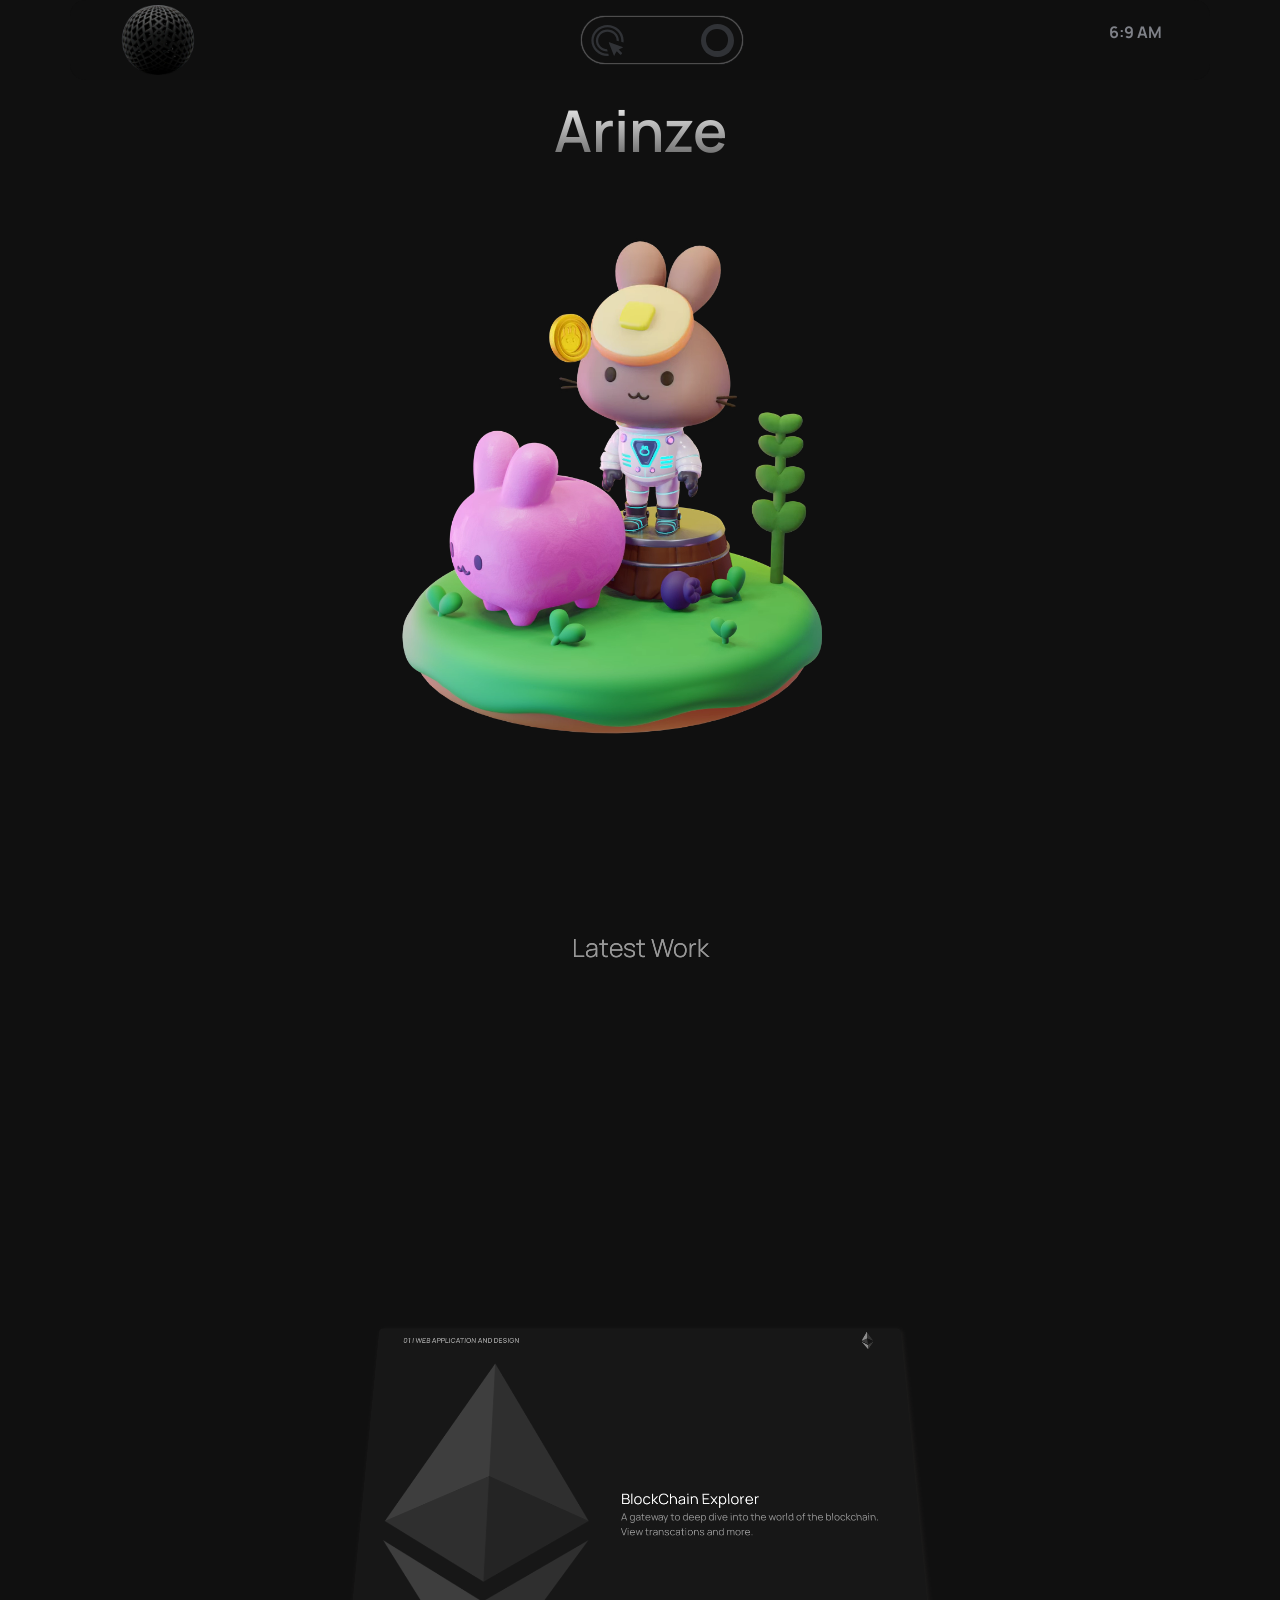
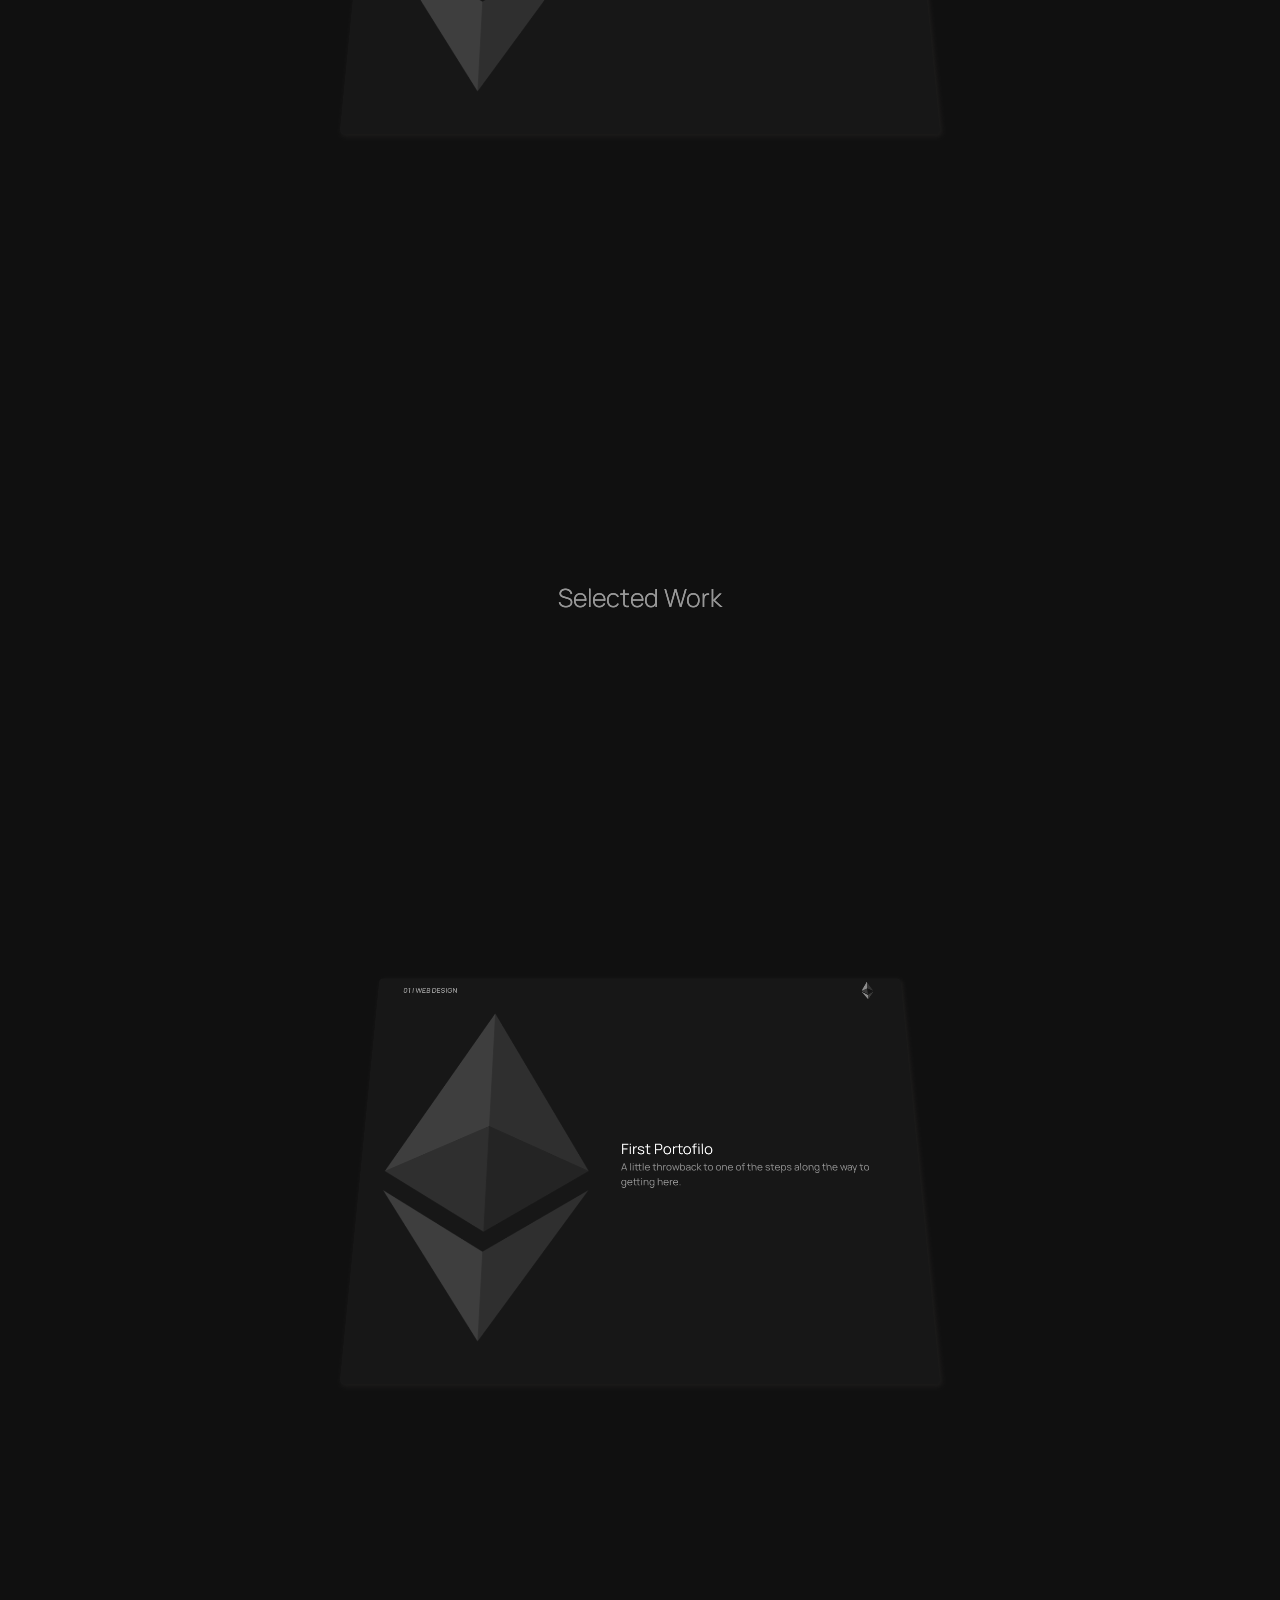
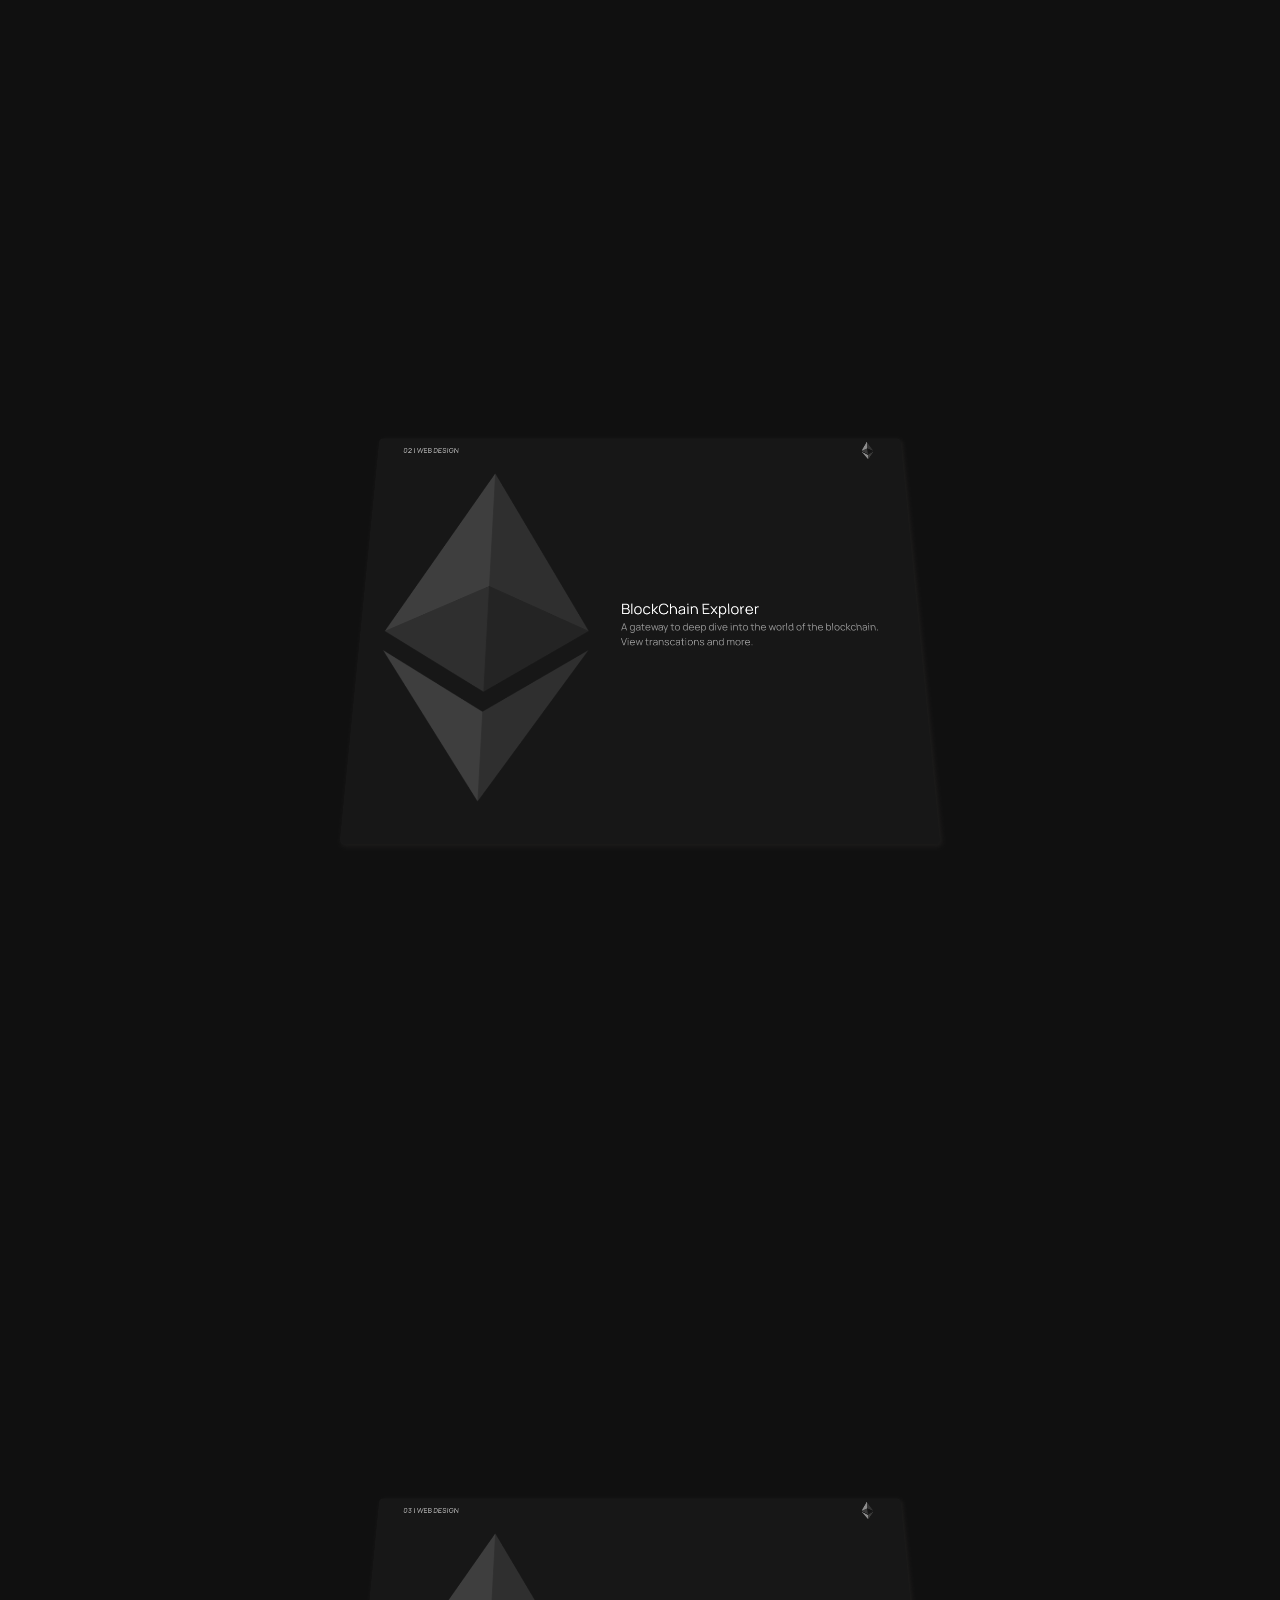
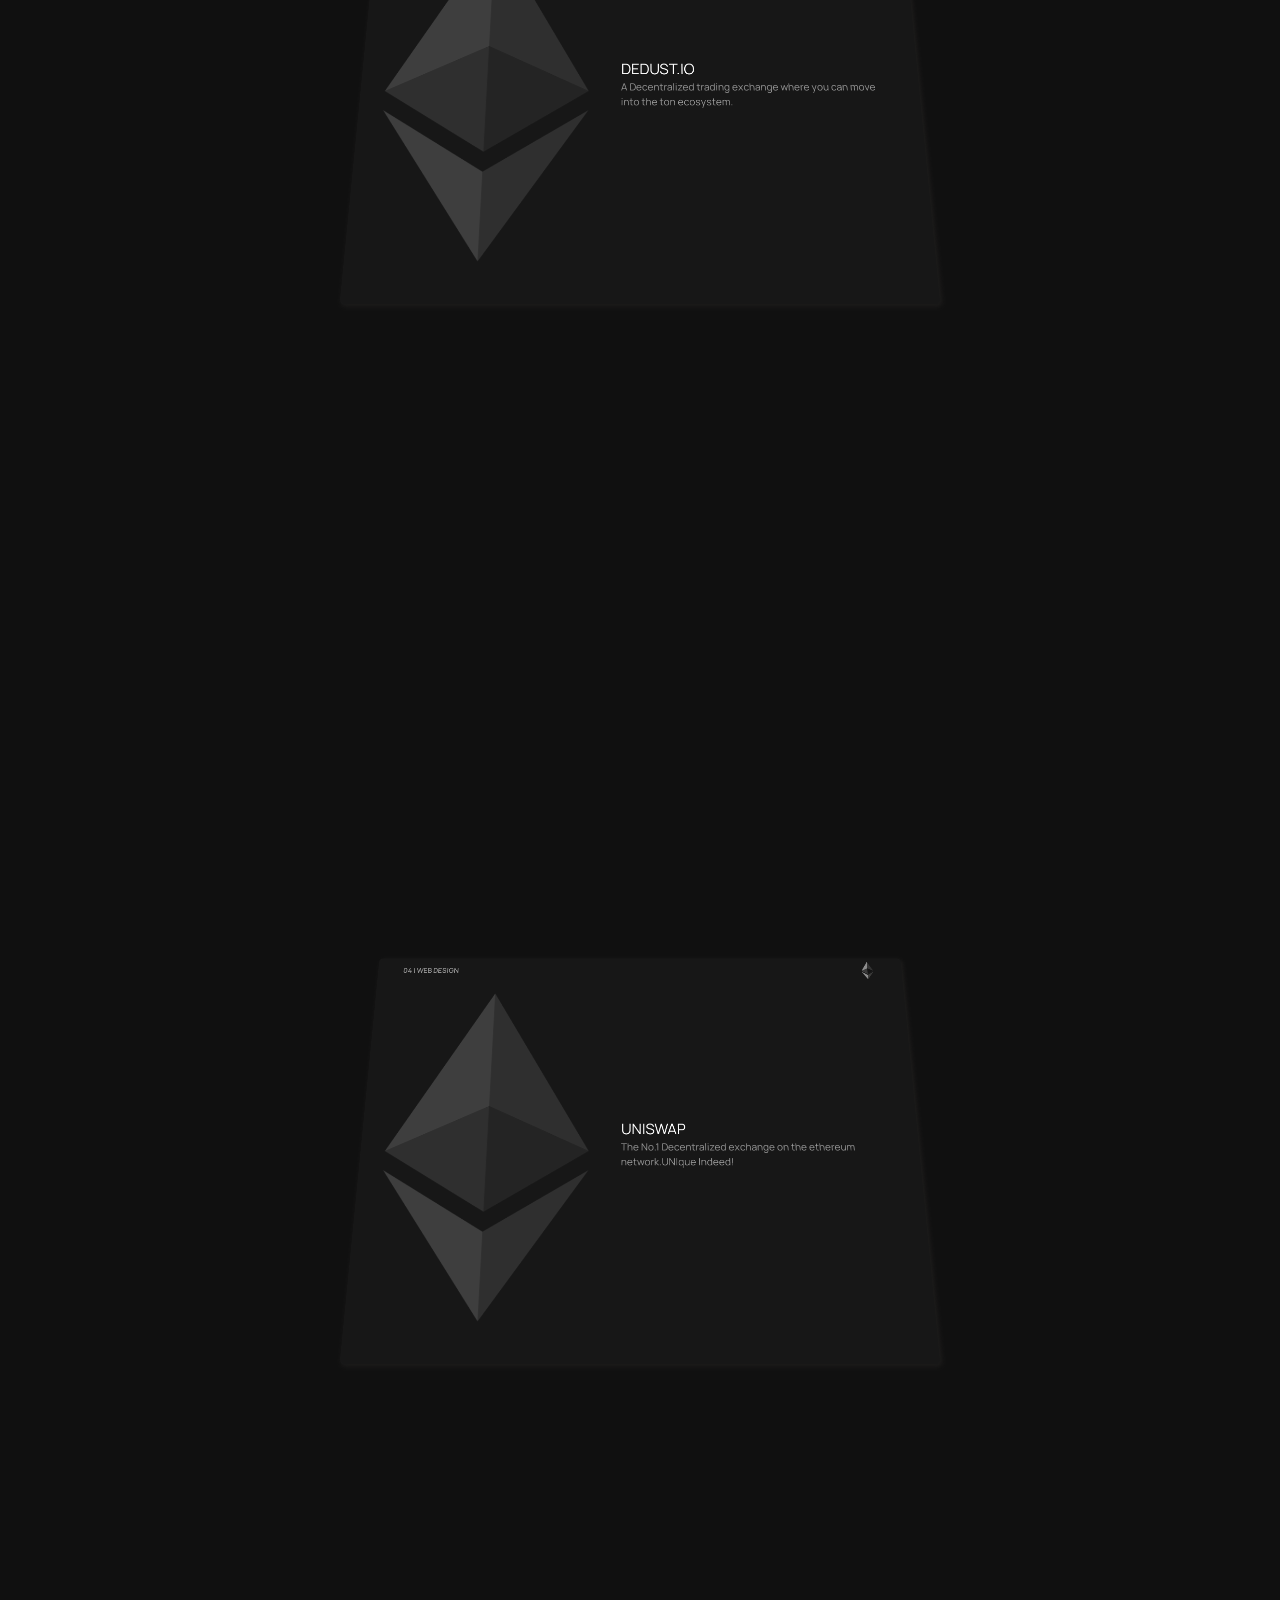
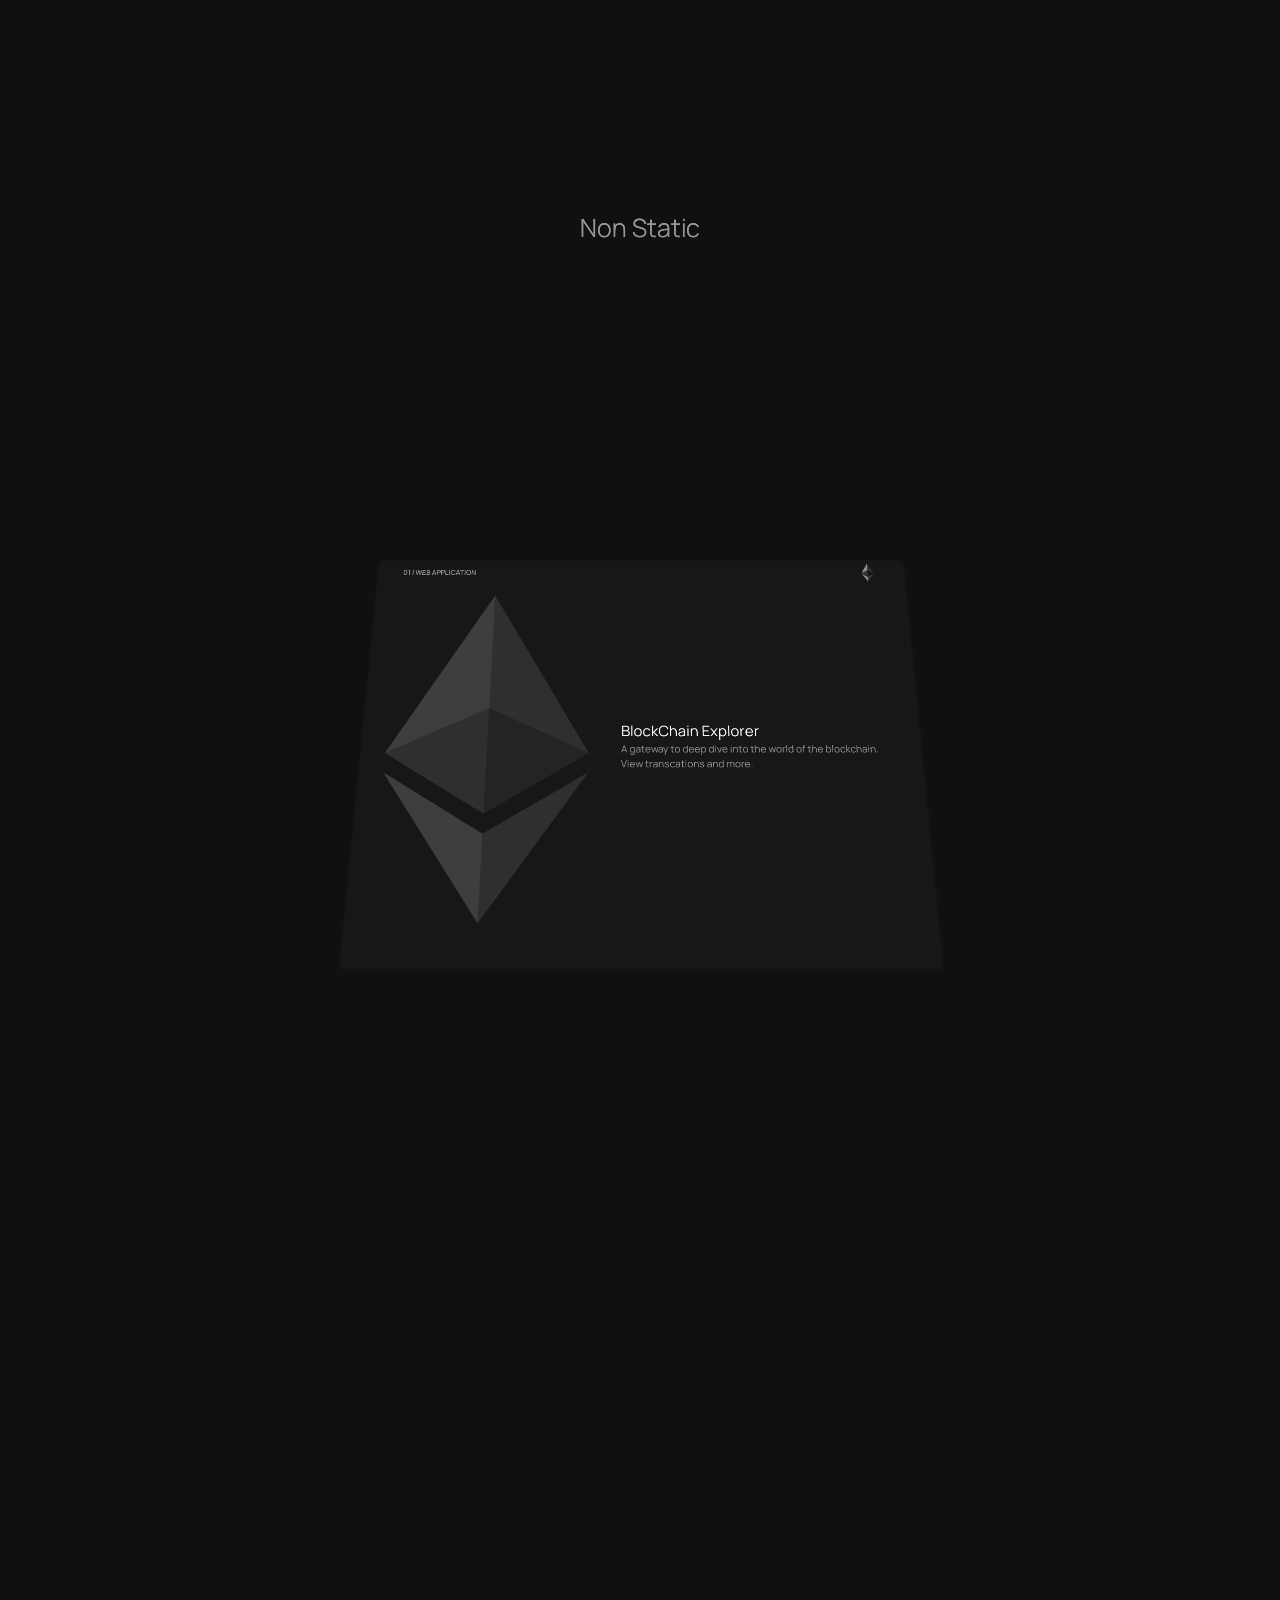
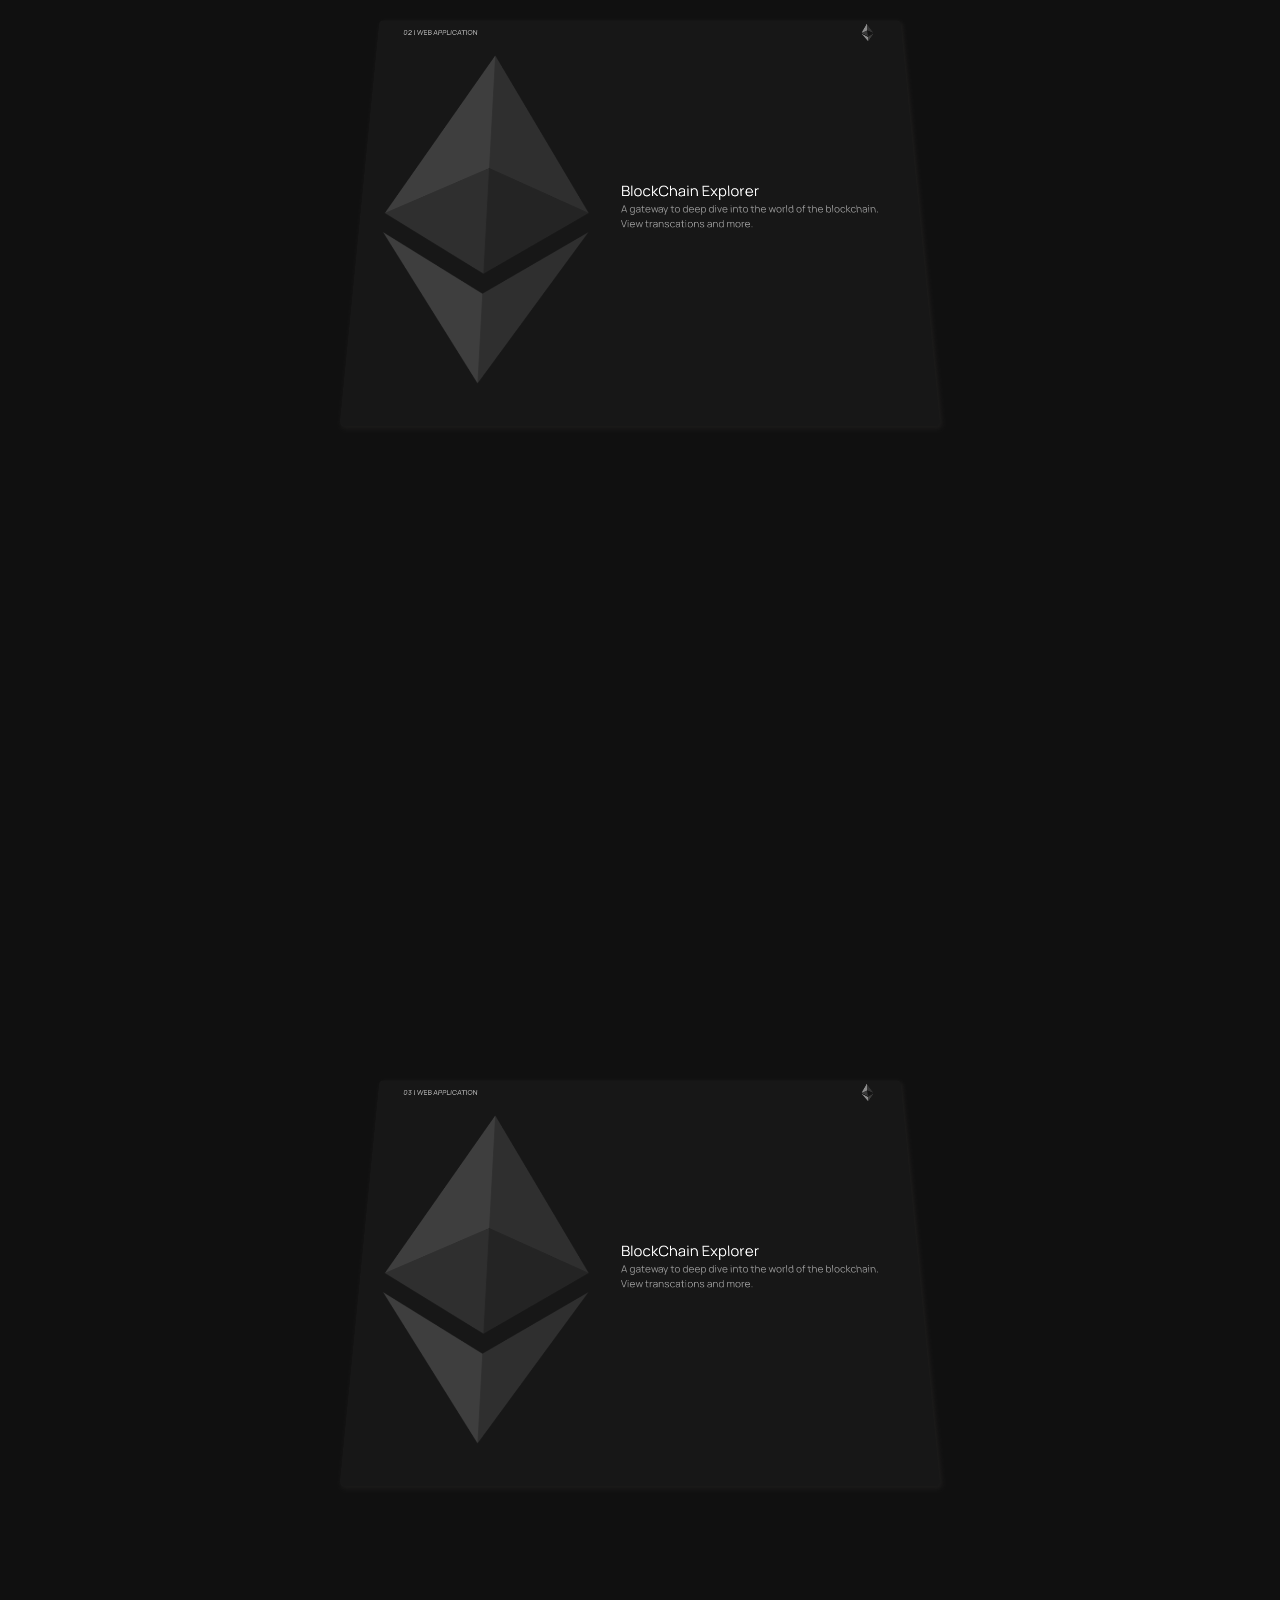
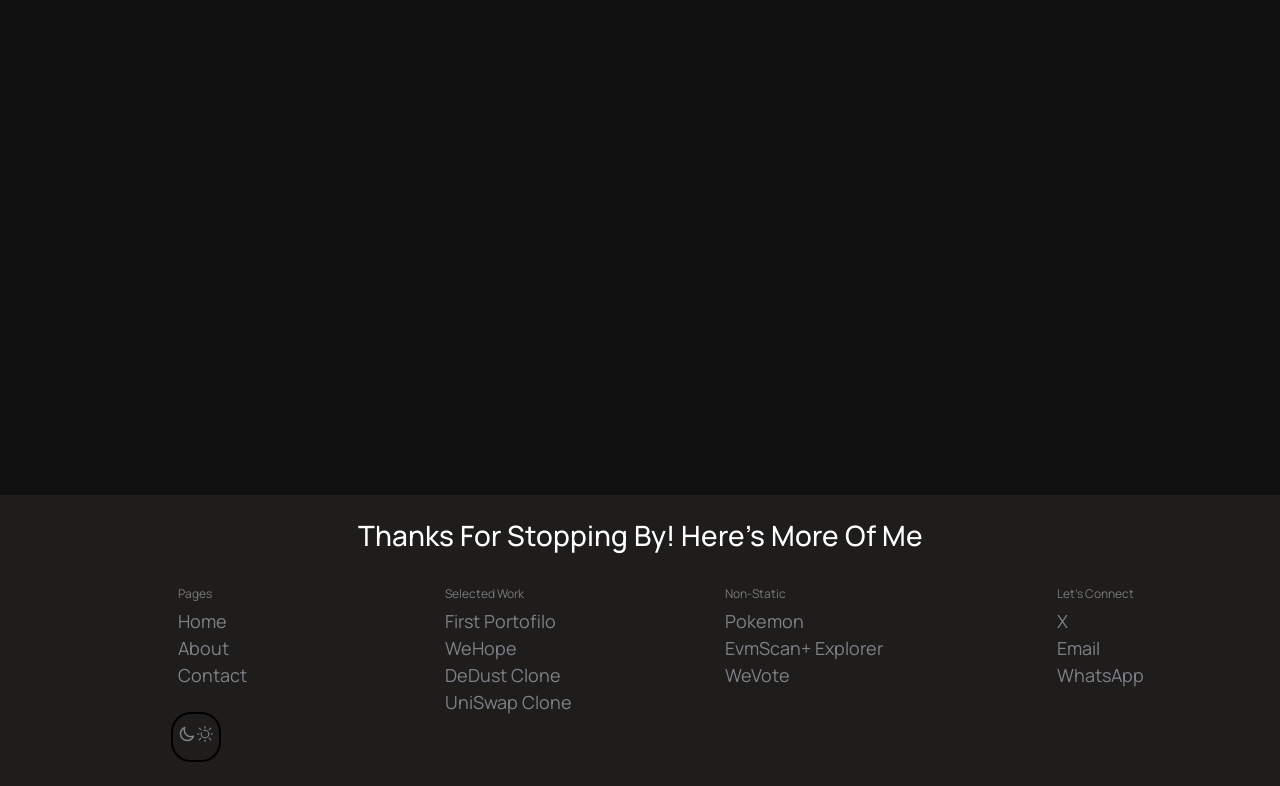
==== HTML/index.html @ 1c1e79f2 "Just created Repo although am done with the site basically Former-commit-id: 90e2b6b750c3ec8dde6676f" ====
<!DOCTYPE html>
<html lang="en" id="homepage">

<head>
    <script>
        const devPhrases = [
            "HTML — the silent foundation.",
            "CSS: margin auto, sanity manual.",
            "JavaScript doesn’t do commitment — only callbacks.",
            "Threads — multitasking with anxiety.",
            "HTML builds, CSS refines.",
            "NullPointerException: the Java handshake.",
            "CSS — center alignment’s final boss.",
            "Promises are just JavaScript’s way of saying ‘trust me.’",
            "Java — predictable until it isn’t.",
            "HTML: one tag away from disaster.",
            "CSS has trust issues with browsers.",
            "Objects everywhere, structure optional.",
            "JavaScript — async like my thoughts.",
            "HTML — simple until it’s not.",
            "Java: write once, debug everywhere.",
            "CSS transitions — because sudden change looks wrong.",
            "Flexbox — the illusion of alignment.",
            "Java loves exceptions — too much sometimes.",
            "Every JavaScript bug starts with confidence.",
            "CSS — making simplicity complicated since forever.",
            "HTML — a hierarchy of good intentions.",
            "Java — where everything starts with a class.",
            "CSS — the illusion of control.",
            "JavaScript — the chaos engine of the web.",
            "HTML gives structure, CSS gives personality.",
            "Threads dream of synchronization.",
            "CSS — proof that beauty requires pain.",
            "JavaScript and I have an async relationship.",
            "HTML — not broken, just missing a closing tag.",
            "Java syntax: strict, but fair.",
            "Asynchronous code, synchronous stress.",
            "Java — object-oriented, developer-disoriented.",
            "CSS — beauty powered by chaos.",
            "Who needs sleep when you have semicolons?",
            "HTML — it’s not broken, it’s just missing a closing tag.",
            "CSS — adding color to confusion.",
            "JavaScript — turning confusion into production.",
            "Java — making verbosity look elegant.",
            "CSS: where one pixel can ruin your day.",
            "HTML — a love story between tags and mistakes.",
            "CSS — where center alignment is a journey.",
            "I debug, therefore I am.",
            "JavaScript — the universal bug generator.",
            "Structure by HTML, attitude by CSS.",
            "CSS has trust issues with browsers.",
            "Threads are like roommates — noisy and unpredictable.",
            "Java — serious code with playful bugs.",
            "HTML builds it, CSS sells it.",
            "Promises kept? Not in my JavaScript.",
            "JavaScript runs everywhere… except on time.",
            "Java — making verbosity fashionable since 1995.",
            "CSS — the illusion of control.",
            "HTML — open tag, open heart.",
            "Semicolons: optional chaos.",
            "CSS: Constantly Shifting Styles.",
            "JavaScript — one language to confuse them all.",
            "Java — structured patience.",
            "CSS — making simplicity complicated since forever.",
            "HTML builds, CSS dazzles.",
            "Modeling reality, One object at time",
            "JavaScript — because someone has to make buttons click.",
            "CSS — adding style to logic’s chaos.",
            "Objects everywhere, peace nowhere.",
            "CSS — margin auto, sanity manual.",
            "JavaScript — turning confusion into production.",
            "Java — serious code with playful bugs.",
            "HTML — simple until you forget one div.",
            "CSS — the world’s most emotional language.",
            "Java: structured patience.",
            "JavaScript — the web’s favorite troublemaker.",
            "HTML — looks easy until it isn’t.",
            "CSS — beauty powered by chaos.",
            "HTML — not broken, just missing a closing tag.",
            "Java — where threads dream of synchronization.",
            "CSS — adding structure to chaos since forever.",
            "HTML builds it, CSS sells it.",
            "Java — making verbosity look elegant.",
            "JavaScript — the art of fixing what you didn’t break.",
            "CSS transitions — for when change needs to look calm.",
            "HTML gives structure, CSS gives personality.",
            "Promises in JavaScript are like to-do lists you forget.",
            "Threads dream of synchronization.",
            "CSS — the illusion of control.",
            "JavaScript — async like my thoughts.",
            "HTML — a hierarchy of good intentions.",
            "CSS — proof that beauty requires pain.",
            "Java — object-oriented, developer-disoriented.",
            "HTML — one tag away from disaster.",
            "CSS — margin auto, sanity manual.",
            "JavaScript doesn’t do commitment — only callbacks.",
            "CSS — the illusion of control.",
            "HTML — the silent foundation.",
            "CSS — adding color to confusion.",
            "Java — where everything starts with a class.",
            "JavaScript — turning confusion into production.",
            "CSS has trust issues with browsers.",
            "HTML builds it, CSS sells it.",
            "Threads — multitasking with anxiety.",
            "JavaScript — one language to confuse them all.",
            "CSS — beauty powered by chaos.",
            "HTML — open tag, open heart."
        ];
    </script>
    <meta charset="UTF-8">
    <meta name="viewport" content="width=device-width, initial-scale=1.0">
    <title>Document</title>
    <link rel="stylesheet" href="../assets/dist/css/bootstrap.min.css">
    <link rel="stylesheet" href="../CSS/index.css">
    <link rel="stylesheet" href="../CSS/nav.css">
    <link rel="stylesheet" href="../CSS/footer.css">

    <!-- <script title="OnlineWebFonts" src="https://db.onlinewebfonts.com/animations/icons/288246.js" -->
    <style>
        .framer-text {
            background-clip: text;
            font-size: 50px;
            text-align: center;
            font-weight: bold;
        }
    </style>
</head>

<body>
    <!-- <span data-text-fill="true" class="framer-text"style="background-image: linear-gradient(0deg, rgb(89, 89, 89) 0%, rgb(255, 255, 255) 100%); color: transparent;">Arinze</span> -->
    <!-- NAVIGATION BAR -->
    <nav
        class="navbar px-md-5 py-0 px-1 flex-column flex-md-row container-fluid container-md fixed-bottom sticky-md-top rounded-4 mb-0 mb-md-2">
        <div class="logo d-none d-md-flex "><img width="200px" height="200px"
                class="navbar-brand img-fluid object-fit-cover" src="../Asset/IMAGES/erasebg-transformed (1).png "
                alt=""></div>
        <!-- <div class="logo"><img  class="navbar-brand img-fluid object-fit-cover" src="../Asset/IMAGES/2-135653517-unscreen.gif " alt=""></div> -->
        <!-- <div class="logo d-none d-md-flex"><img class="navbar-brand img-fluid object-fit-cover"
                    src="../Asset/IMAGES/rotatingillusion.gif " alt=""></div> -->

        <div
            class="floating-nav  d-flex  justify-content-between align-items-center px-2 rounded-pill align-self-sm-center mb-sm-2 mb-md-0">
            <div class="click-icon   d-flex align-items-center justify-content-center me-md-2 me-1">
                <svg fill="currentColor" class="hovericon">
                    <use xlink:href="#hovericon"></use>
                </svg>
            </div>
            <ul class="navbar-nav flex-row gap-md-5 gap-1  nav-ul justify-content-between ">
                <li class="nav-items"><a class="nav-link fw-bold " href="#work">Work</a></li>
                <li class="nav-items"><a class="nav-link fw-bold " href="about.html">About</a></li>
                <li class="nav-items"><a class="nav-link fw-bold " href="#">Contact</a></li>
            </ul>
            <div
                class="custom_progress rounded-circle bg-dark d-flex align-items-center justify-content-center ms-md-2 ms-1">
            </div>
        </div>

        <p class="time d-none d-md-block fw-bold align-self-center">6:12 AM</p>
    </nav>


    <section class="container mb-md-5 mb-0 pt-md-0 pt-3 mt-md-3 d-flex flex-column ">
        <h1 class="display-1 fw-semibold text-center name">Arinze</h1>
        <p class="lead  text-center typeWriter"></p>
        <div class="container videocontainer d-md-flex justify-content-center overflow-hidden align-items-start ">
            <video src="../Asset/IMAGES/bunny.webm" class="w-100" autoplay muted loop alt=""></video>
        </div>
    </section>

    <section id="work" class="mt-md-5 mt-0  py-5 container mb-5  d-flex justify-content-center flex-column">
        <div class="latest-work work  d-flex flex-column gap-5">
            <h1 class="display-4 text-center lead mb-4 p-5 work-heading" id="latestwork">Latest Work</h1>
            <a class=" project d-grid rounded-3 text-decoration-none" href="#">
                <div class="writeup py-2 d-flex justify-content-between align-items-center w-100">
                    <p class="fw-semibold">01 | WEB APPLICATION AND DESIGN</p>
                    <svg class="ethlogo">
                        <use xlink:href="#eth"></use>
                    </svg>
                </div>

                <div class="work-description d-flex align-items-start flex-md-row flex-column align-items-md-center">
                    <img src="../Asset/IMAGES/darkEthLogo.png" alt="" class="object-fit-cover  d-md-block">
                    <div>
                        <p class="m-0">BlockChain Explorer</p>
                        <p>A gateway to deep dive into the world of the blockchain. View transcations and more.</p>
                    </div>
                </div>

            </a>
        </div>


        <div class="Selected-Work work mt-5 d-flex flex-column gap-5 mb-5">
            <h1 class="display-4 text-center lead mb-4 p-5">Selected Work</h1>
            <a class=" project mb-5 d-grid rounded-3 text-decoration-none" id="firstPortfolio" href="#">
                <div class="writeup py-2 d-flex justify-content-between align-items-center w-100">
                    <p class="fw-semibold">01 | WEB DESIGN</p>
                    <svg class="ethlogo">
                        <use xlink:href="#eth"></use>
                    </svg>
                </div>

                <div class="work-description d-flex align-items-start flex-md-row flex-column align-items-md-center">
                    <img src="../Asset/IMAGES/darkEthLogo.png" alt="" class=" object-fit-cover  d-md-block">
                    <div>
                        <p class="m-0">First Portofilo</p>
                        <p>A little throwback to one of the steps along the way to getting here.</p>
                    </div>
                </div>

            </a>

            <a class=" project mb-5 d-grid rounded-3 text-decoration-none" id="wehope" href="#">
                <div class="writeup py-2 d-flex justify-content-between align-items-center w-100">
                    <p class="fw-semibold">02 | WEB DESIGN</p>
                    <svg class="ethlogo">
                        <use xlink:href="#eth"></use>
                    </svg>
                </div>

                <div class="work-description d-flex align-items-start flex-md-row flex-column align-items-md-center">
                    <img src="../Asset/IMAGES/darkEthLogo.png" alt="" class=" object-fit-cover  d-md-block">
                    <div>
                        <p class="m-0">BlockChain Explorer</p>
                        <p>A gateway to deep dive into the world of the blockchain. View transcations and more.</p>
                    </div>
                </div>

            </a>

            <a class=" project mb-5 d-grid rounded-3 text-decoration-none" id="dedust" href="#">
                <div class="writeup py-2 d-flex justify-content-between align-items-center w-100">
                    <p class="fw-semibold">03 | WEB DESIGN</p>
                    <svg class="ethlogo">
                        <use xlink:href="#eth"></use>
                    </svg>
                </div>

                <div class="work-description d-flex align-items-start flex-md-row flex-column align-items-md-center">
                    <img src="../Asset/IMAGES/darkEthLogo.png" alt="" class=" object-fit-cover  d-md-block">
                    <div>
                        <p class="m-0">DEDUST.IO</p>
                        <p>A Decentralized trading exchange where you can move into the ton ecosystem.</p>
                    </div>
                </div>

            </a>

            <a class=" project mb-5 d-grid rounded-3 text-decoration-none" id="uniswap" href="../../UNISWAP/HTML/index.html">
                <div class="writeup py-2 d-flex justify-content-between align-items-center w-100">
                    <p class="fw-semibold">04 | WEB DESIGN</p>
                    <svg class="ethlogo">
                        <use xlink:href="#eth"></use>
                    </svg>
                </div>

                <div class="work-description d-flex align-items-start flex-md-row flex-column align-items-md-center">
                    <img src="../Asset/IMAGES/darkEthLogo.png" alt="" class=" object-fit-cover  d-md-block">
                    <div>
                        <p class="m-0">UNISWAP</p>
                        <p>The No.1 Decentralized exchange on the ethereum network.UNIque Indeed!</p>
                    </div>
                </div>

            </a>

        </div>

        <div class="non-static work mt-5 d-flex flex-column gap-5 mb-5">
            <h1 class="display-4 text-center lead " id="non-static">Non Static</h1>
            <a class=" project mb-5 d-grid rounded-3 text-decoration-none" href="#">
                <div class="writeup py-2 d-flex justify-content-between align-items-center w-100">
                    <p class="fw-semibold">01 | WEB APPLICATION</p>
                    <svg class="ethlogo">
                        <use xlink:href="#eth"></use>
                    </svg>
                </div>

                <div class="work-description d-flex align-items-start flex-md-row flex-column align-items-md-center">
                    <img src="../Asset/IMAGES/darkEthLogo.png" alt="" class=" object-fit-cover  d-md-block">
                    <div>
                        <p class="m-0"> BlockChain Explorer</p>
                        <p>A gateway to deep dive into the world of the blockchain. View transcations and more.</p>
                    </div>
                </div>

            </a>
            <a class=" project mb-5 d-grid rounded-3 text-decoration-none" href="#">
                <div class="writeup py-2 d-flex justify-content-between align-items-center w-100">
                    <p class="fw-semibold">02 | WEB APPLICATION</p>
                    <svg class="ethlogo">
                        <use xlink:href="#eth"></use>
                    </svg>
                </div>

                <div class="work-description d-flex align-items-start flex-md-row flex-column align-items-md-center">
                    <img src="../Asset/IMAGES/darkEthLogo.png" alt="" class=" object-fit-cover  d-md-block">
                    <div>
                        <p class="m-0">BlockChain Explorer</p>
                        <p>A gateway to deep dive into the world of the blockchain. View transcations and more.</p>
                    </div>
                </div>

            </a>
            <a class=" project mb-5 d-grid rounded-3 text-decoration-none" href="#">
                <div class="writeup py-2 d-flex justify-content-between align-items-center w-100">
                    <p class="fw-semibold">03 | WEB APPLICATION</p>
                    <svg class="ethlogo">
                        <use xlink:href="#eth"></use>
                    </svg>
                </div>

                <div class="work-description d-flex align-items-start flex-md-row flex-column align-items-md-center">
                    <img src="../Asset/IMAGES/darkEthLogo.png" alt="" class=" object-fit-cover  d-md-block">
                    <div>
                        <p class="m-0">BlockChain Explorer</p>
                        <p>A gateway to deep dive into the world of the blockchain. View transcations and more.</p>
                    </div>
                </div>

            </a>
        </div>
    </section>


    <footer class="px-md-5 px-2 py-md-4 py-3 d-flex flex-column gap-4 justify-content-center">
        <h3 class="text-capitalize text-center">Thanks for stopping by! here's more of me</h3>
        <div class="d-grid footer-links">
            <ul>
                <li>Pages</li>
                <li><a href="index.html">Home</a></li>
                <li><a href="about.html">About</a></li>
                <li><a href="contact.html">Contact</a></li>
            </ul>
            <ul>
                <li>Selected Work</li>
                <li><a href="#firstPortfolio">First Portofilo</a></li>
                <li><a href="#wehope">WeHope</a></li>
                <li><a href="#dedust">DeDust Clone</a></li>
                <li><a href="#uniswap">UniSwap Clone</a></li>
            </ul>
            <ul>
                <li>Non-Static</li>
                <li><a href="#">Pokemon</a></li>
                <li><a href="#">EvmScan+ Explorer</a></li>
                <li><a href="#">WeVote</a></li>
            </ul>
            <ul>
                <li>Let's Connect</li>
                <li><a href="">X</a></li>
                <li><a href="mailto:arinzlotanna@gmail.com">Email</a></li>
                <li><a href="">WhatsApp</a></li>
            </ul>

            <span class="theme-container">
                <svg class="moon" width="30px" height="30px">
                    <use xlink:href="#moontheme"></use>
                </svg>
                <svg class="sun" width="30px" height="30px">
                    <use xlink:href="#suntheme"></use>
                </svg>
            </span>
        </div>

    </footer>




    <script>
        const time = document.querySelector(".time");
        function updateTime(element) {
            const now = new Date();
            // AM|| PM
            let meridem= now.toLocaleTimeString()
            meridem=meridem[meridem.length-2] + meridem[meridem.length - 1]
            // console.log(meridem)
            let hour=now.getHours();
            let minutes= now.getMinutes()
            console.log(now.getMinutes().length)
            let formattedTime = now.getHours() +":" +now.getMinutes() +" "+meridem;

            console.log(formattedTime)
            element.textContent = formattedTime;
            // setTimeout(() => { updateTime(time) }, 60);
        }

        updateTime(time)
    </script>

    <!-- <script src="../JS/svgAnimation.js"></script> -->
    <!-- <script src="../JS/typing.js"></script> -->
    <script src="../JS/animation.js"></script>
</body>

</html>



<svg style="display:none;" width="24px" height="24px" fill="#737171" xmlns="http://www.w3.org/2000/svg">
    <!-- //moon icon -->
    <symbol id="hovericon" viewBox="0 0 256 256" x="0px" y="0px" viewBox="0 0 256 256"
        enable-background="new 0 0 256 256" xml:space="preserve">
        <g>
            <g>
                <path fill="currentColor"
                    d="M238,175.4l-96.4-34c-3.5-1.3-5.3,0.5-4,3.8l36.2,91.4c1.3,3.3,3.7,3.4,5.3,0.2c0,0,8.9-18,16.8-29.5l23.5,23c2.2,2.2,5.9,2.2,8.3,0.1l5.5-5.1c2.3-2.1,2.3-5.7,0.1-7.9l-23.5-23c11.6-7,28.4-14.1,28.4-14.1C241.6,178.8,241.5,176.6,238,175.4z" />
                <path fill="currentColor"
                    d="M211.4,48.3c-46.1-44-120.8-44-166.9,0c-46.1,44-46.1,115.3,0,159.4c25.7,24.5,60.3,35.4,93.8,32.6l-4.4-15.7c-27.9,1.6-56.4-7.7-77.8-28.1c-39.5-37.7-39.5-98.9,0-136.6s103.5-37.7,143,0c22.3,21.4,32,50.2,29.1,78.1l16.7,4.3C249.5,108.8,238.3,73.9,211.4,48.3z" />
                <path fill="currentColor"
                    d="M186.8,71.7c-32.8-31.4-86-31.4-118.9,0c-32.8,31.4-32.8,82.2,0,113.5c17,16.2,39.3,24,61.6,23.5l-4.5-16.1c-16.4-0.6-32.7-6.8-45.2-18.8c-26.2-25.1-26.2-65.7,0-90.8c26.2-25.1,68.8-25.1,95.1,0c13.3,12.8,19.9,29.5,19.7,46.2l16.6,4.3C212.8,111.3,204.6,88.7,186.8,71.7z" />
            </g>
        </g>
    </symbol>
    <!-- sunicon -->
    <symbol id="circle" viewBox="0 0 24 24">
        <g style="transform: translateX(8.5px) translateY(7.5px);">
            <circle cx="11" cy="11" r="11" fill="none" stroke="rgb(48, 50, 54)" stroke-width="5"
                stroke-dasharray="69.11503837897544"></circle>
            <circle cx="11" cy="11" r="11" fill="none" stroke="rgb(127, 129, 136)" stroke-width="5"
                stroke-linecap="butt" stroke-dasharray="69.11503837897544" style="stroke-dashoffset: 69.115;"></circle>
        </g>
    </symbol>

    <symbol id="eth" viewBox="-80.5 0 417 417">
        <g id="SVGRepo_bgCarrier" stroke-width="0"></g>
        <g id="SVGRepo_tracerCarrier" stroke-linecap="round" stroke-linejoin="round"></g>
        <g id="SVGRepo_iconCarrier">
            <g>
                <polygon fill="#343434"
                    points="127.9611 0 125.1661 9.5 125.1661 285.168 127.9611 287.958 255.9231 212.32">
                </polygon>
                <polygon fill="#8C8C8C" points="127.962 0 0 212.32 127.962 287.959 127.962 154.158"> </polygon>
                <polygon fill="#3C3C3B"
                    points="127.9611 312.1866 126.3861 314.1066 126.3861 412.3056 127.9611 416.9066 255.9991 236.5866">
                </polygon>
                <polygon fill="#8C8C8C" points="127.962 416.9052 127.962 312.1852 0 236.5852"> </polygon>
                <polygon fill="#141414" points="127.9611 287.9577 255.9211 212.3207 127.9611 154.1587"> </polygon>
                <polygon fill="#393939" points="0.0009 212.3208 127.9609 287.9578 127.9609 154.1588"> </polygon>
            </g>
        </g>
    </symbol>

    <symbol id="moontheme" viewBox="0 0 24 24" fill="none">
        <g id="SVGRepo_bgCarrier" stroke-width="0"></g>
        <g id="SVGRepo_tracerCarrier" stroke-linecap="round" stroke-linejoin="round"></g>
        <g id="SVGRepo_iconCarrier">
        <path
                d="M3.32031 11.6835C3.32031 16.6541 7.34975 20.6835 12.3203 20.6835C16.1075 20.6835 19.3483 18.3443 20.6768 15.032C19.6402 15.4486 18.5059 15.6834 17.3203 15.6834C12.3497 15.6834 8.32031 11.654 8.32031 6.68342C8.32031 5.50338 8.55165 4.36259 8.96453 3.32996C5.65605 4.66028 3.32031 7.89912 3.32031 11.6835Z"
                stroke="currentColor" stroke-width="2" stroke-linecap="round" stroke-linejoin="round"></path>
        </g>

    </symbol>
    

    <symbol viewBox="0 0 24 24" id="suntheme" fill="none">
            <g id="SVGRepo_bgCarrier" stroke-width="0"></g>
            <g id="SVGRepo_tracerCarrier" stroke-linecap="round" stroke-linejoin="round"></g>
            <g id="SVGRepo_iconCarrier">
                <path
                    d="M7.28451 10.3333C7.10026 10.8546 7 11.4156 7 12C7 14.7614 9.23858 17 12 17C14.7614 17 17 14.7614 17 12C17 9.23858 14.7614 7 12 7C11.4156 7 10.8546 7.10026 10.3333 7.28451"
                    stroke="currentColor" stroke-width="1.5" stroke-linecap="round"></path>
                <path d="M12 2V4" stroke="currentColor" stroke-width="1.5" stroke-linecap="round"></path>
                <path d="M12 20V22" stroke="currentColor" stroke-width="1.5" stroke-linecap="round"></path>
                <path d="M4 12L2 12" stroke="currentColor" stroke-width="1.5" stroke-linecap="round"></path>
                <path d="M22 12L20 12" stroke="currentColor" stroke-width="1.5" stroke-linecap="round"></path>
                <path d="M19.7778 4.22266L17.5558 6.25424" stroke="currentColor" stroke-width="1.5" stroke-linecap="round"></path>
                <path d="M4.22217 4.22266L6.44418 6.25424" stroke="currentColor" stroke-width="1.5" stroke-linecap="round"></path>
                <path d="M6.44434 17.5557L4.22211 19.7779" stroke="currentColor" stroke-width="1.5" stroke-linecap="round"></path>
                <path d="M19.7778 19.7773L17.5558 17.5551" stroke="currentColor" stroke-width="1.5" stroke-linecap="round"></path>
            </g>
    </symbol>






</svg>
---- CSS/index.css ----
/* @property --pageScrollProgress{
    syntax: "<length-percentage>";
    inherits: false;
    initial-value: 0%;

} */
@font-face {
    font-family: 'Manrope';
    src: url("../Asset/FONT/Manrope-VariableFont_wght.ttf");
}

@font-face {
    font-family: 'inter-display';
    src: url("../Asset/FONT/Inter/Inter-VariableFont_opsz\,wght.ttf");
}

:root {
    --pageScrollProgress: 0%;
        --bg-color: #101010;
        --primaryTextColor: #7f8188;
        --primaryTextHover: #f9f9f9;
        --color97: #979797;
        --color7A: #7a7a7a;
        --secondaryTextColor: #303236;
        --secondaryBgColor: #171717;
        --accentColor: #ffff;
        --navbarColor: #101010db;
        --footerBgColor: #1e1d1c;
        --floatingNavColor: var(--bg-color);
        --testingBorder: 2px solid red;
        --testingBorder1: 3px solid teal;
        --thinBorder: .2px solid rgba(214, 208, 208, 31%);
        --logoImgSize: 80px;
        --navIconSize: 35px;
        --transition: all 0.3s ease-in-out;
        --smallerFontSize: 12px;
        --smallFontSize: 14px;
        --normalFontSize: 16px;
        --mediumFontSize: 18px;
        --bigFontSize: 20px;
        --biggerFontSize: 25px;
        --font30: 30px;
    }

* {
    font-family: 'Manrope', sans-serif;
    font-family: 'inter-display', sans-serif;

}

body {
    background-color: var(--bg-color);
    /* color: var(--primaryTextColor); */
}

/* ======================================================================= */
/* ======================================================================= */
section h1{
    background-clip: text;
    background-image: linear-gradient(0deg, rgb(89, 89, 89) 0%, rgb(255, 255, 255) 100%);
    color: transparent;
    font-size: calc(1.2rem + 3vw) !important;
}
.typeWriter{
    color: var(--primaryTextColor);
}
.videocontainer{
    /* height: 100vh; */
}
section video{
    width: 500px;
    height: 600px;
    aspect-ratio: 1/1;
    pointer-events: none;
    
    /* background-color: red; */
}
#work h1{
    color: var(--color97);
    font-size: var(--biggerFontSize) !important;
    margin-bottom: 1rem !important;
}
@keyframes appear {
    from{
        opacity: 0;
        scale: 0;
    }
    to{
        opacity: 1;
        scale: 1;
    }
    
}
.work{
    gap: 5rem !important;
}


.project{
    margin-bottom: 10rem !important;
    background-color: var(--secondaryBgColor);
    transform-style: preserve-3d;
    position: relative;
    height: calc(100dvh - 80px);
    padding: 3rem;
    /* border:var(--testingBorder); */
    gap: 1rem !important;
    grid-template-columns: repeat(2,1fr);
    transition: var(--transition);
    transition-duration: 1s;
    transition-timing-function: ease-in-out;
    scale: 0.5;
    /* opacity: 0; */
    box-shadow: 3px 3px 10px var(--footerBgColor);
    /* transform-origin: center center; */
    backface-visibility: visible;
    /* transform:perspective(1000px) rotate3d(3,2,0,50deg); */
    transform:perspective(1000px) rotateX(10deg);

}
.show{
    transform: perspective(100px) rotateX(0);
    scale: 1;
    opacity: 1;
}
.project img{
    width: 40%;
    height: 100%;
    aspect-ratio: 1;
    margin-top: 3px;
    /* border: var(--testingBorder1); */

}
.project .work-description{
    grid-column: 1/3;
    gap: 4rem;
}
.project .work-description p:nth-child(1){
    color: var(--accentColor);
    font-size: var(--font30);
}
.project .work-description p:nth-child(2){
    font-size: var(--bigFontSize);
    color: var(--color97);
}
.project .writeup{
    /* border: var(--testingBorder); */
    position: absolute;
    top: 0;
    left: 0;
    grid-column: 1/3;
    padding: 5px;
    /* height: 15%; */
}
.writeup p{
    color: var(--color97);
    font-size: calc(var(--smallFontSize) + 1px);
    position: relative;
    margin: 0px!important;
}
.writeup svg{
    /* padding: 5px; */
    width: 40px;
    aspect-ratio: 1;
}




@media (max-width:768px) {
    section img{
        margin-top: 0px;
    }
    /* .project img{
        /* width: 100%; */
        /* object-fit: contain !important; 
    } */
    .project .work-description{
        gap: 1.5rem;
    }
        
}
@media (max-width:350px) {
    section img{
        margin-top: -10px;
    }
    .project img {
        width: 100%;
        display: none !important;
            /* object-fit: contain !important; */
    }
    .project{
        height: fit-content !important;
        gap: 2rem !important;
    }
    .project .writeup svg{
        display: none;
    }
}


@media (max-width:300px) {
    body{
        display: none;
    }
    
}
---- CSS/nav.css ----
@font-face {
    font-family: 'Manrope';
    src: url("../Asset/FONT/Manrope-VariableFont_wght.ttf");
}

@font-face {
    font-family: 'inter-display';
    src: url("../Asset/FONT/Inter/Inter-VariableFont_opsz\,wght.ttf");
}

:root {
    --pageScrollProgress: 0%;
    --bg-color: #101010;
    --primaryTextColor: #7f8188;
    --color97: #979797;
    --color7A: #7a7a7a;
    --primaryTextHover: #f9f9f9;
    --secondaryTextColor: #303236;
    --navbarColor: #101010db;
    --floatingNavColor: var(--bg-color);
    --testingBorder: 2px solid red;
    --testingiBorder1: 3px solid teal;
    --thinBorder: .2px solid rgba(214, 208, 208, 31%);
    --logoImgSize: 80px;
    --navIconSize: 35px;
    --transition: all 0.3s ease-in-out;
    --normalFontSize: 16px;
    --mediumFontSize: 18px;
    --bigFontSize: 20px;
    --biggerFontSize: 25px;
}

* {
    font-family: 'inter-display', sans-serif;
    font-family: 'Manrope', sans-serif;

}



.navbar {
    background-color: var(--navbarColor);
    backdrop-filter: blur(6px);
    transition: var(--transition);
    /* transition-timing-function: cubic-bezier(.42, 0, .44, 1.68); */
    /* height: fit-content; */
    /* padding: 0 !important; */
}

.logo img {
    /* border: var(--testingiBorder1); */
    width: var(--logoImgSize);
    height: var(--logoImgSize);
    aspect-ratio: 1/1;
}


.floating-nav {
    background-color: var(--floatingNavColor);
    backdrop-filter: blur(5px);
    transition: var(--transition);
    border: var(--thinBorder);
    padding-block: 3px;
    transition-timing-function: cubic-bezier(0.68, -0.55, 0.265, 1.55) !important;
    box-shadow: 0 0 1px var(--primaryTextColor);
    gap: clamp(10px, 30px, 40px) !important;

}

.hovericon {
    width: var(--navIconSize);
    height: var(--navIconSize);
    color: var(--secondaryTextColor);
    pointer-events: none;
}

.custom_progress {
    width: calc(var(--navIconSize) - 2px);
    aspect-ratio: 1;
    background: conic-gradient(var(--primaryTextColor) var(--pageScrollProgress), var(--secondaryTextColor)0%);
    border-radius: 50%;
    pointer-events: none;
    transition: --pageScrollProgress, 500ms linear !important;
    /* transition-property: --pageScrollProgress; */
    /* transition-duration: 1s; */
    /* transform: rotateX(360deg); */
}

.custom_progress::after {
    content: "";
    top: 0;
    left: 0;
    width: calc(100% - var(--navIconSize) / 3);
    aspect-ratio: 1;
    border-radius: inherit;
    background-color: var(--floatingNavColor);
}



.nav-ul {
    width: 0;
    transform: scaleX(0);
    opacity: 0;
    overflow: hidden;
    transform-origin: center;
    transition: var(--transition);


}

.expandNav {
    opacity: 1;
    width: 246.7px;
    transform: scaleX(1);
}

.floating-nav:hover>ul {
    opacity: 1;
    width: 246.7px;
    /* max-height: 47px; */
    transform: scaleX(1);
}

.nav-link {
    color: var(--primaryTextColor) !important;
    transition: var(--transition) !important;
    /* font-size: var(--mediumFontSize)!important; */
}

.time {
    color: var(--primaryTextColor);
}



.nav-link:hover {
    color: var(--primaryTextHover) !important;
}

@media (max-width:768px) {
    body{
        margin-bottom: 70px;

    }
    .navbar {
        border-radius: 0 !important;
        padding-block: 10px !important;
    }

    .floating-nav {
        padding-inline: 10px !important;
        gap: min(12px, .3%) !important;
    }
}
@media (max-width:500px) {
    .floating-nav{
        gap: min(25px, 3%) !important;

    }
    
}
@media (max-width:350px) {
    .navbar {
        /* padding-inline: 0px !important; */
        border-radius: 0 !important;
    }

    .floating-nav {
        width: 100%;
        gap: min(10px, 1%) !important;
        padding-right: 10px !important;
        padding-left: 10px !important;
        padding: 5px;

    }

    .nav-ul {
        width: 100% !important;
        opacity: 1 !important;
        transform: scale(1) !important;
        gap: 15px !important;
        justify-content: space-around !important;
    }

    .floating-nav .circle,
    .click-icon {
        display: none !important;
    }
}
---- CSS/footer.css ----
:root {
    --pageScrollProgress: 0%;
    --bg-color: #101010;
    --primaryTextColor: #7f8188;
    --primaryTextHover: #f9f9f9;
    --color97: #979797;
    --color7A: #7a7a7a;
    --secondaryTextColor: #303236;
    --secondaryBgColor: #171717;
    --accentColor: #ffff;
    --navbarColor: #101010db;
    --footerBgColor: #1e1d1c;
    --floatingNavColor: var(--bg-color);
    --testingBorder: 2px solid red;
    --testingBorder1: 3px solid teal;
    --thinBorder: .2px solid rgba(214, 208, 208, 31%);
    --logoImgSize: 80px;
    --navIconSize: 35px;
    --transition: all 0.3s ease-in-out;
    --smallerFontSize: 12px;
    --smallFontSize: 14px;
    --normalFontSize: 16px;
    --mediumFontSize: 18px;
    --bigFontSize: 20px;
    --biggerFontSize: 25px;
    --font30: 30px;
}

footer {
    /* border: var(--testingBorder1); */
    margin-top: 10rem;
    background-color: var(--footerBgColor);
}

footer h3 {
    color: var(--accentColor) !important;
}

.footer-links {
    grid-template-columns: 1fr 1fr 1fr 1fr;
    grid-auto-rows: auto;
    justify-items: center;
    /* border: var(--testingBorder); */
}

.footer-links ul {
    /* border: var(--testingBorder1); */
    list-style: none;
    /* height: 100%; */
}

.footer-links ul li:first-child {
    color: var(--color7A);
    font-size: var(--smallerFontSize);
    margin-bottom: 5px;
}

.footer-links ul li a {
    text-decoration: none;
    transition: var(--transition);
    color: var(--primaryTextColor);
    font-size: var(--mediumFontSize);
    text-transform: capitalize;
}

.footer-links ul li a:hover {
    color: var(--primaryTextHover);
}
footer .theme-container{
    border: 2px solid black;
    width: 50px;
    height: 50px;
    aspect-ratio: 1;
    display: flex;
    padding: 5px;
    border-radius: 20px;
    margin-top: -20px;
   

}
.theme-container svg{
    width: 24px;
    height: 30px;
    aspect-ratio: 1;
    color: var(--primaryTextColor);
    /* display: none; */
}
/* .sun{
    /* display: none; 
    transform: translateX(-130px) rotate(-60deg);
} */




@media (max-width:768px) {
    .footer-links {
        grid-template-columns: 1fr 1fr;
        justify-items: start;
    }
    .theme-container{
        margin-left: 2rem;
        margin-top: 0px !important;
    }

}
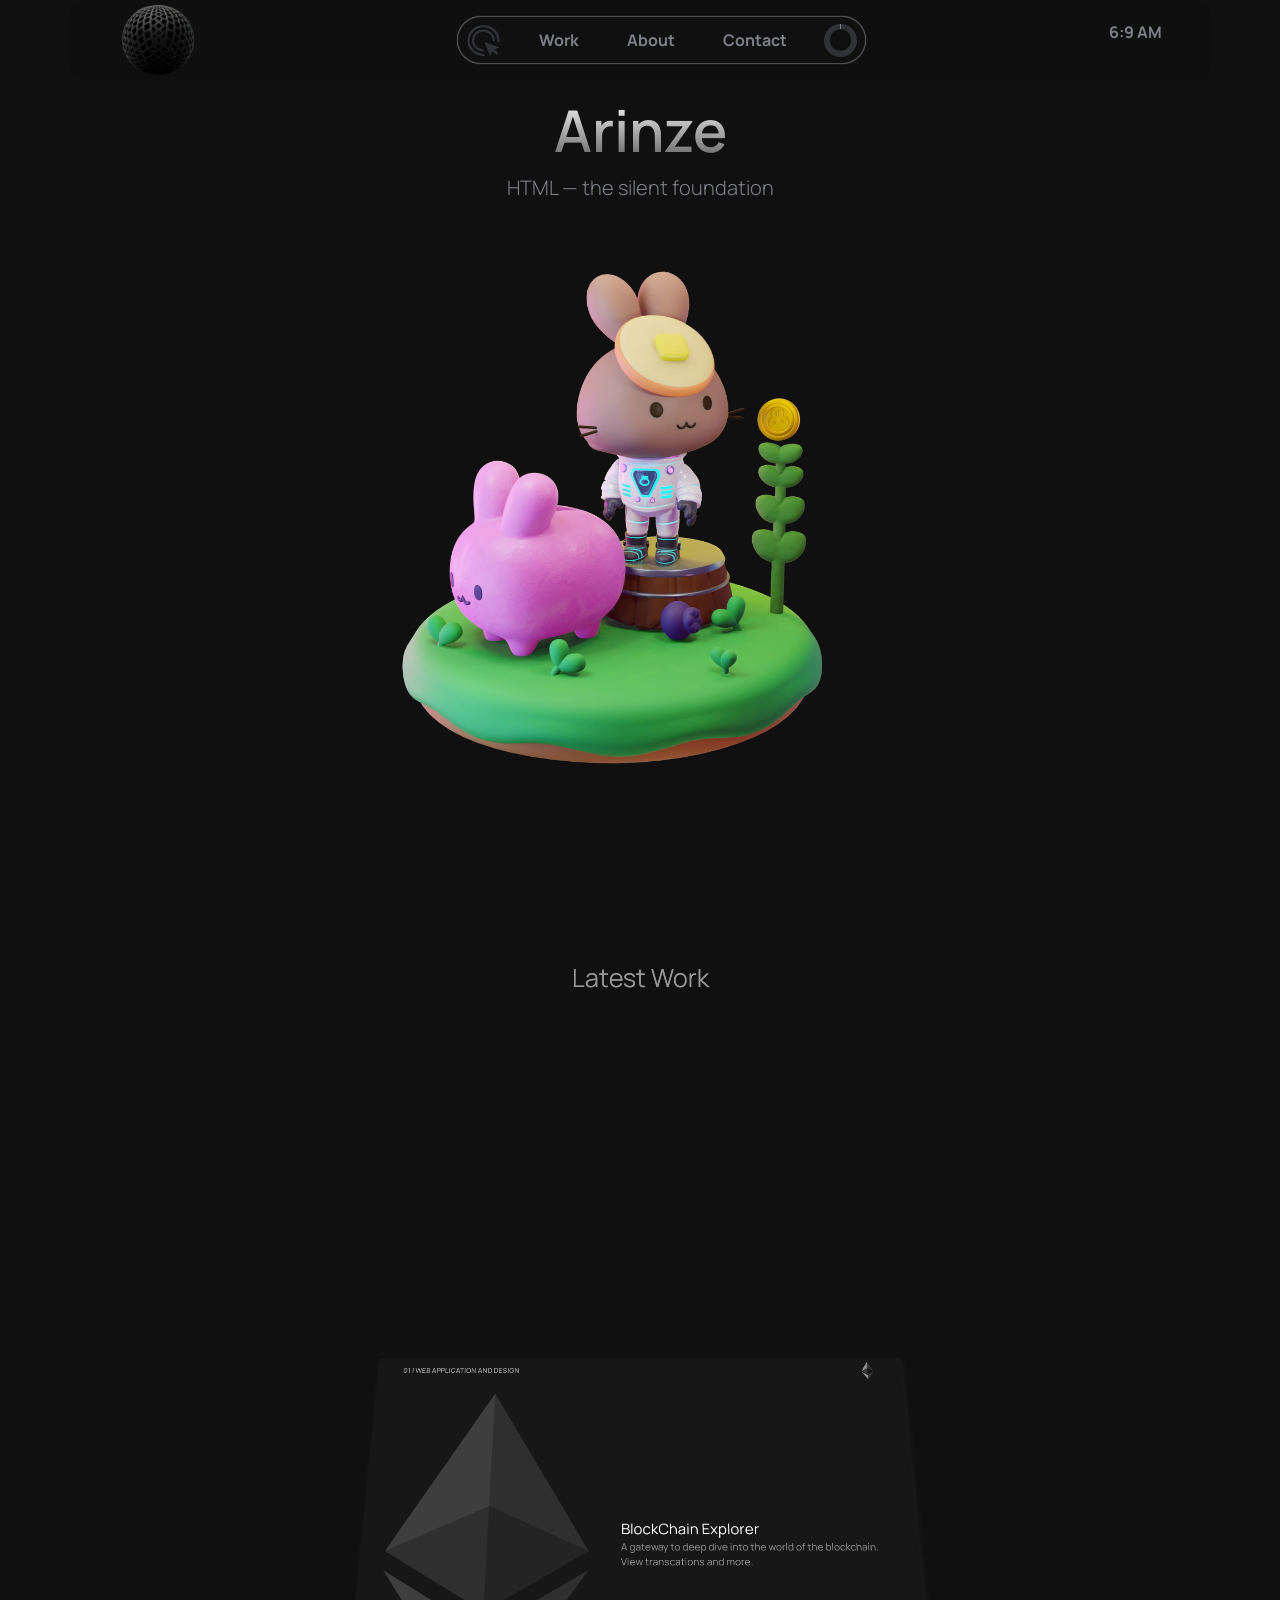
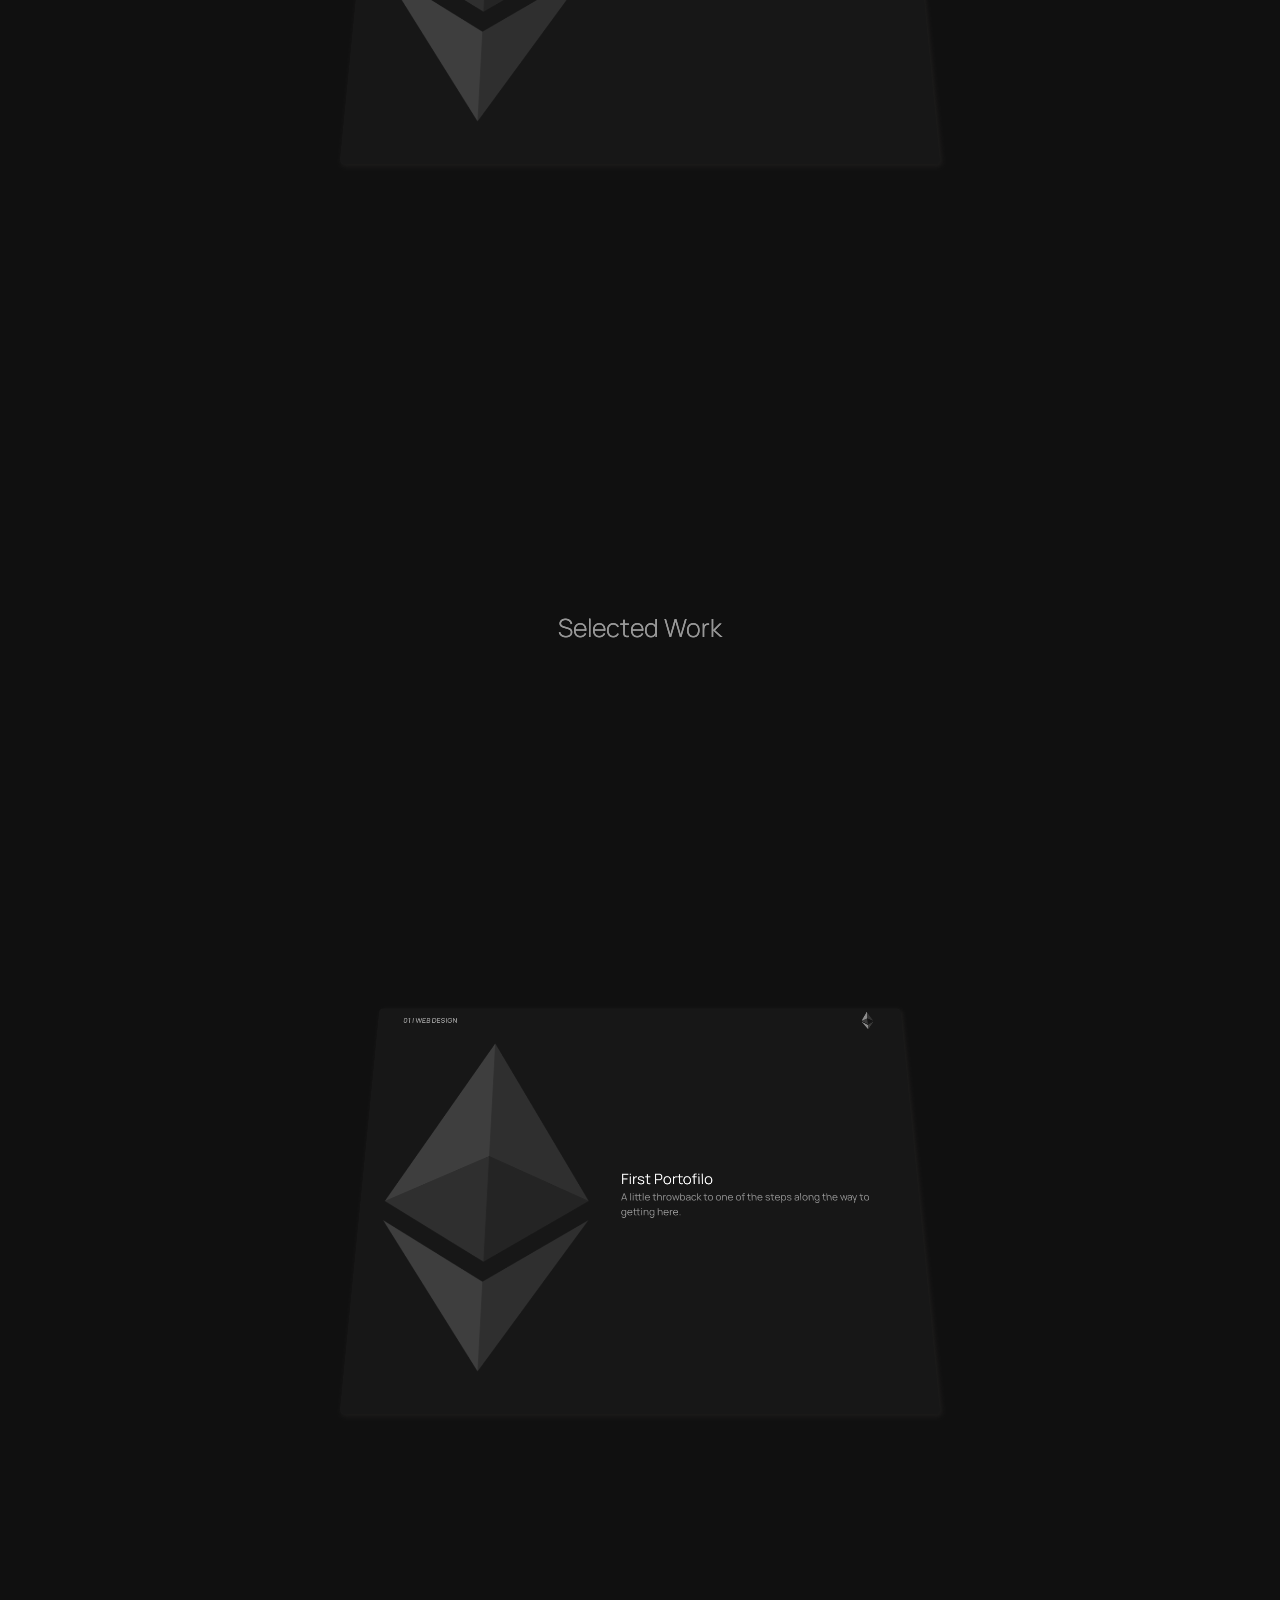
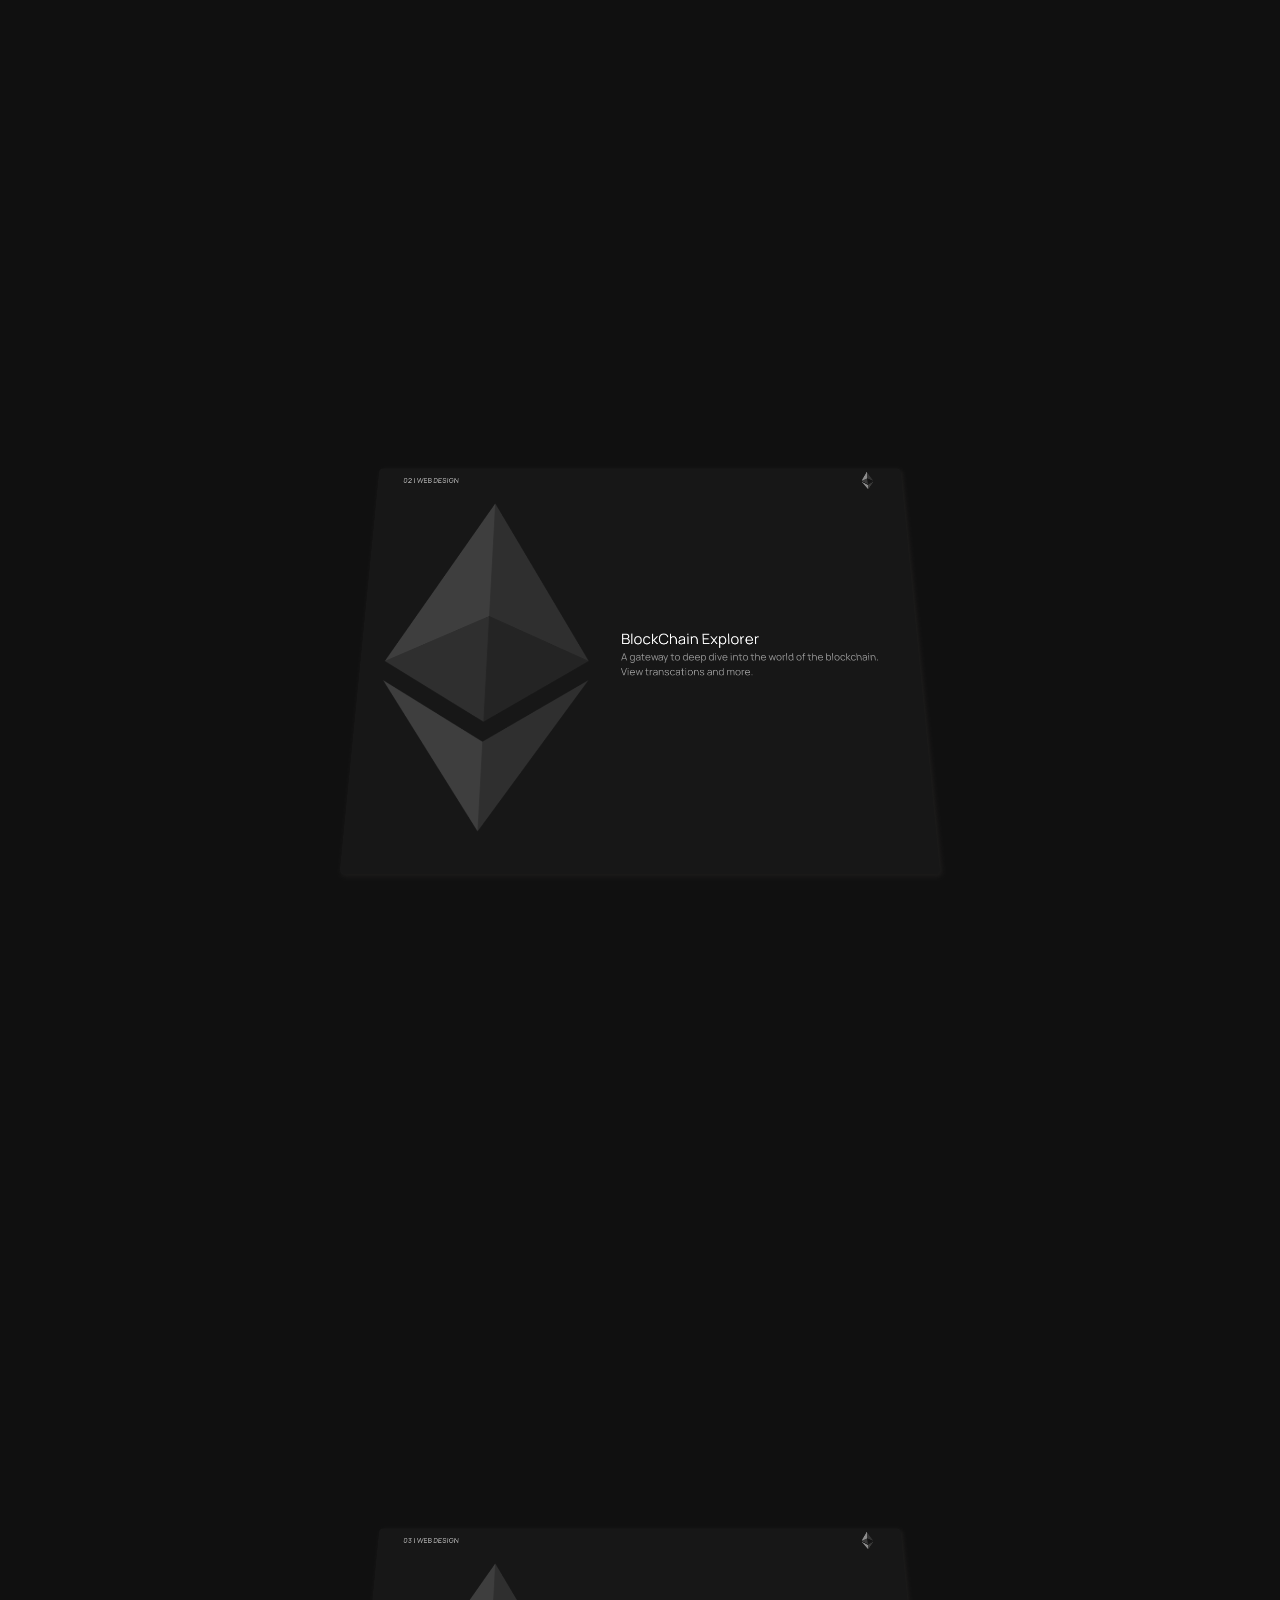
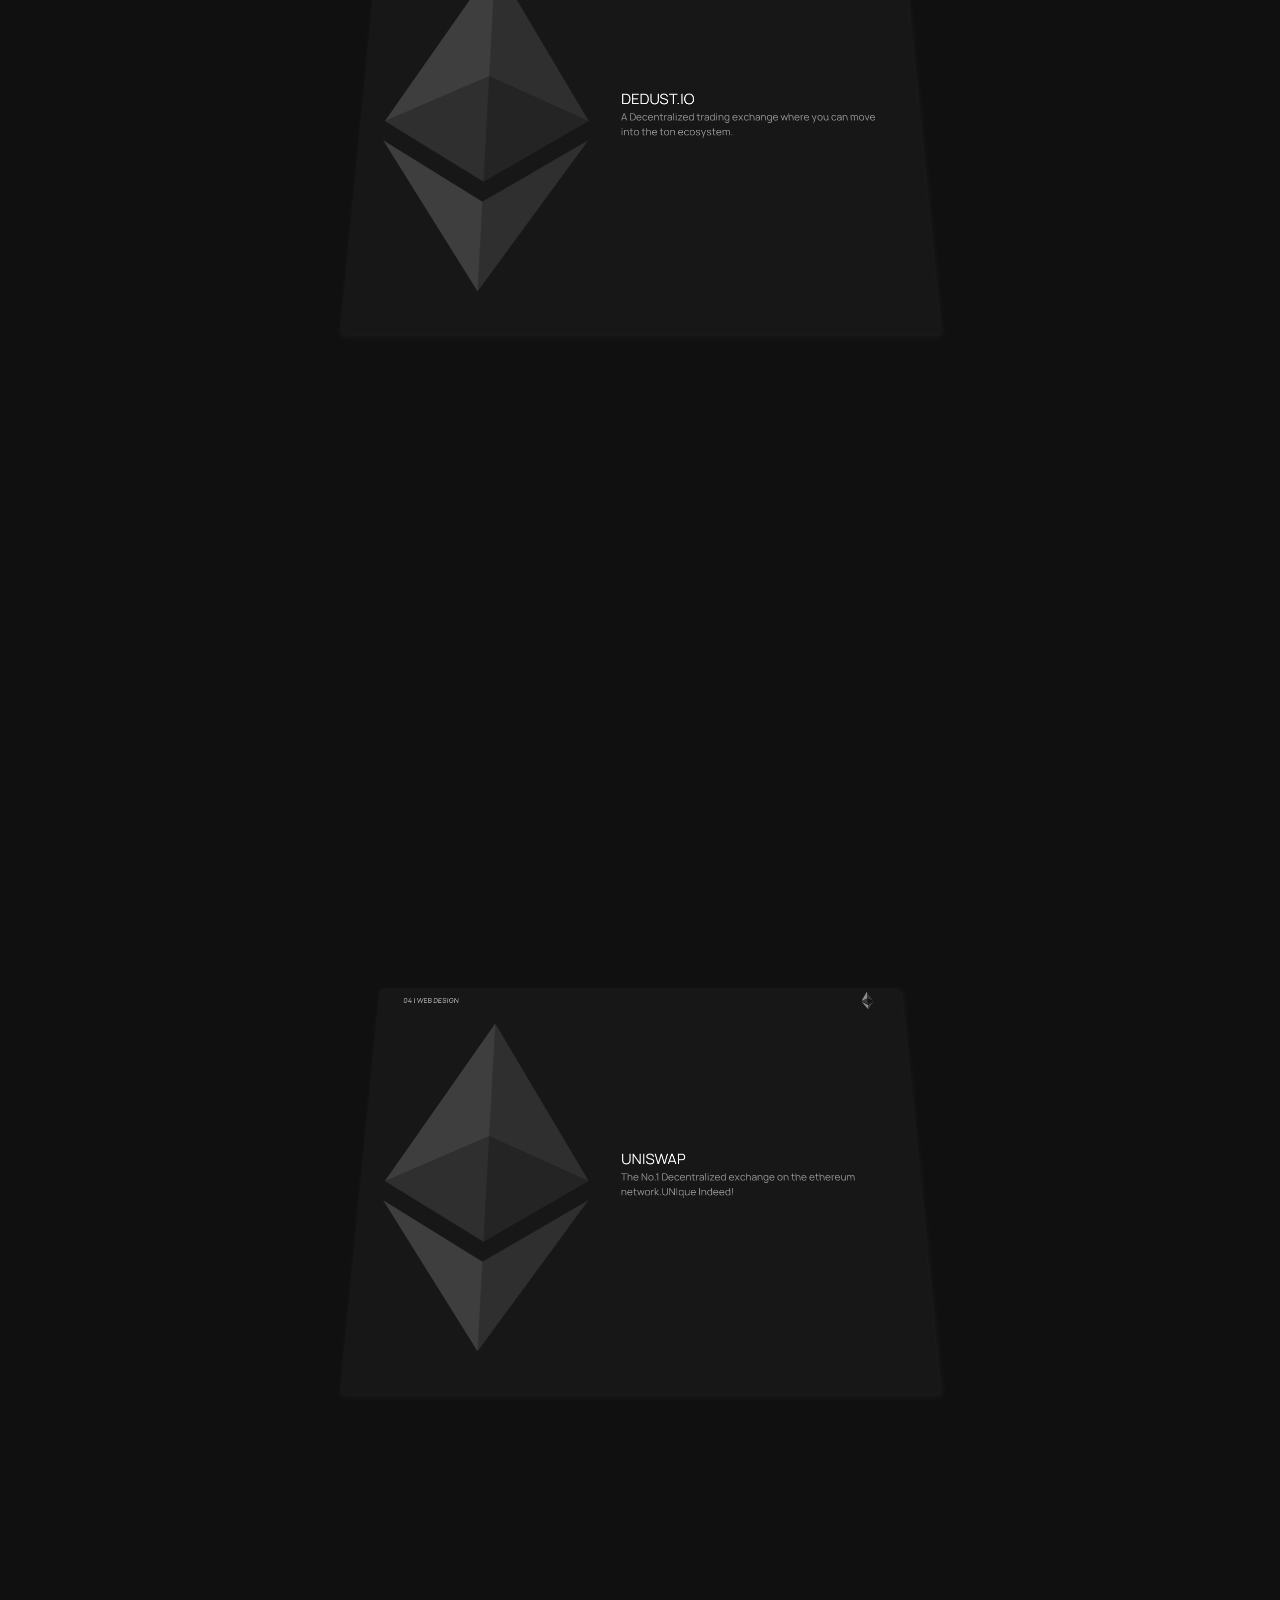
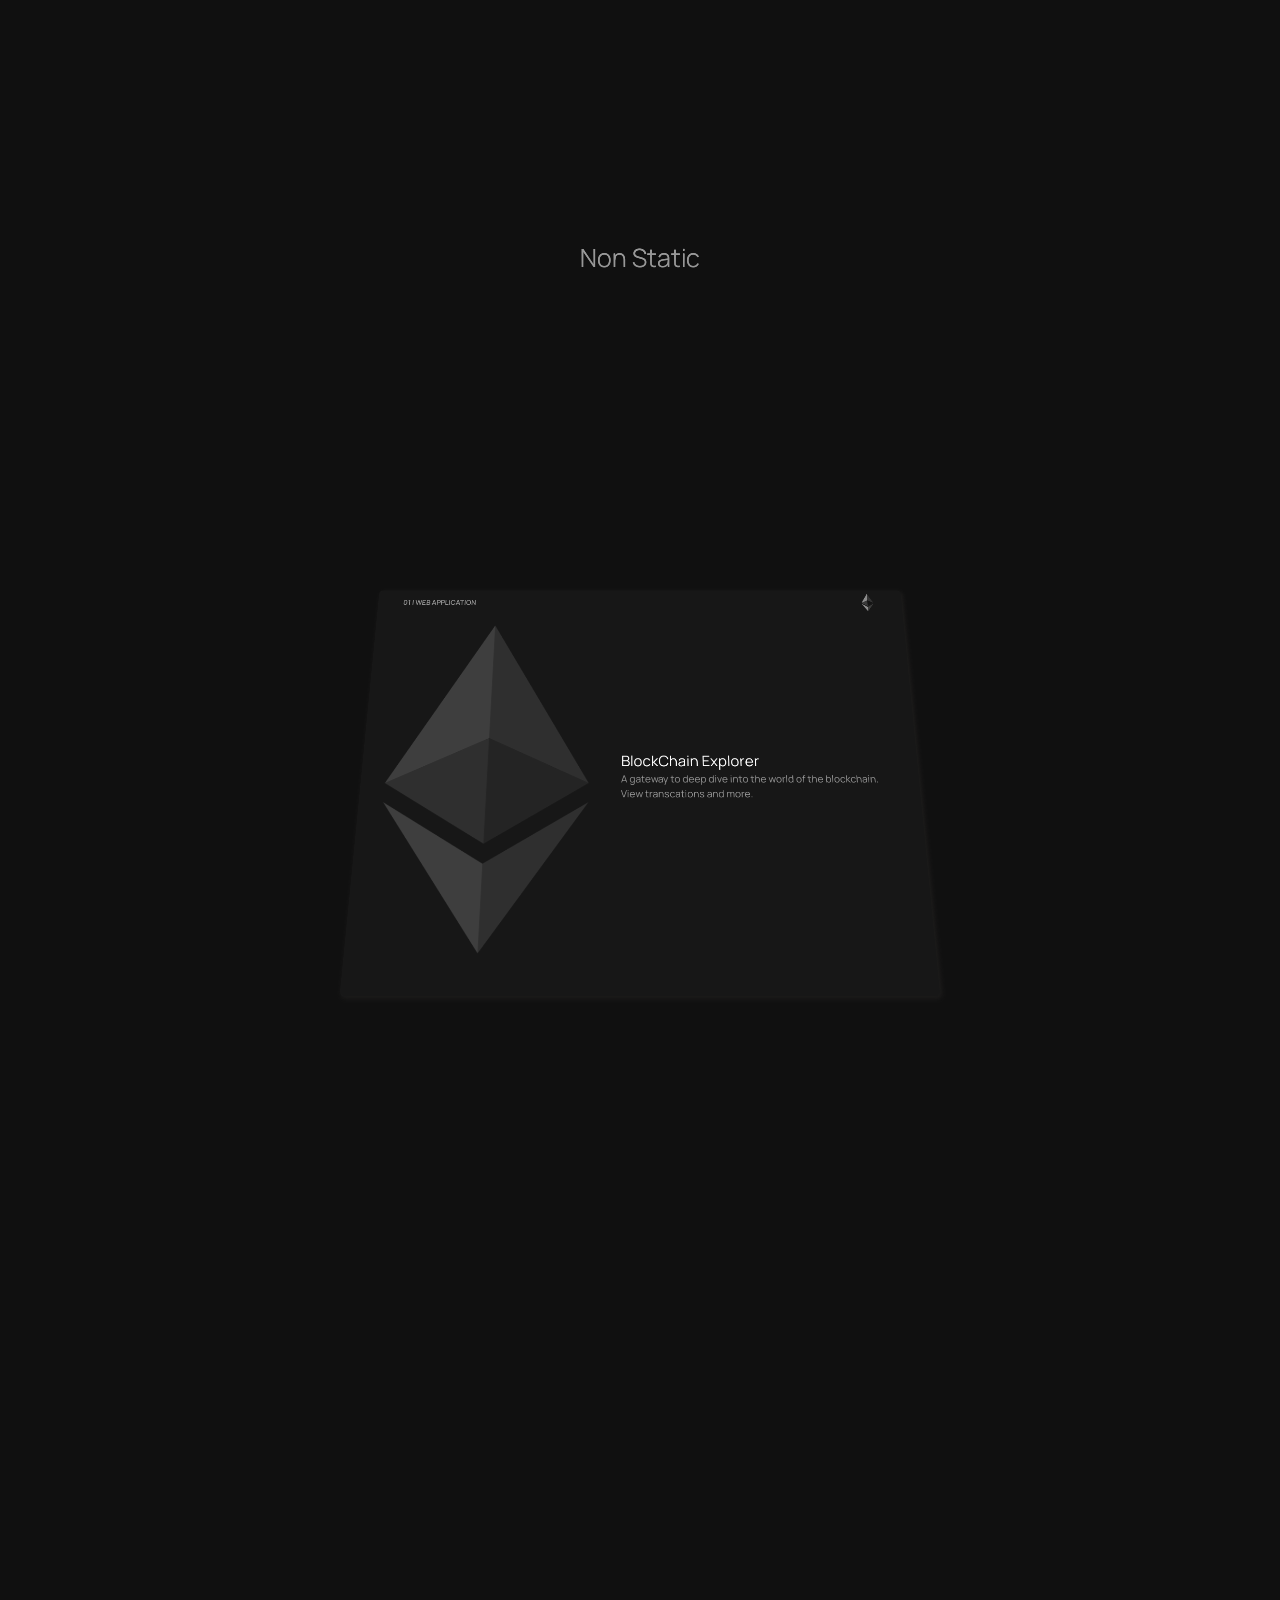
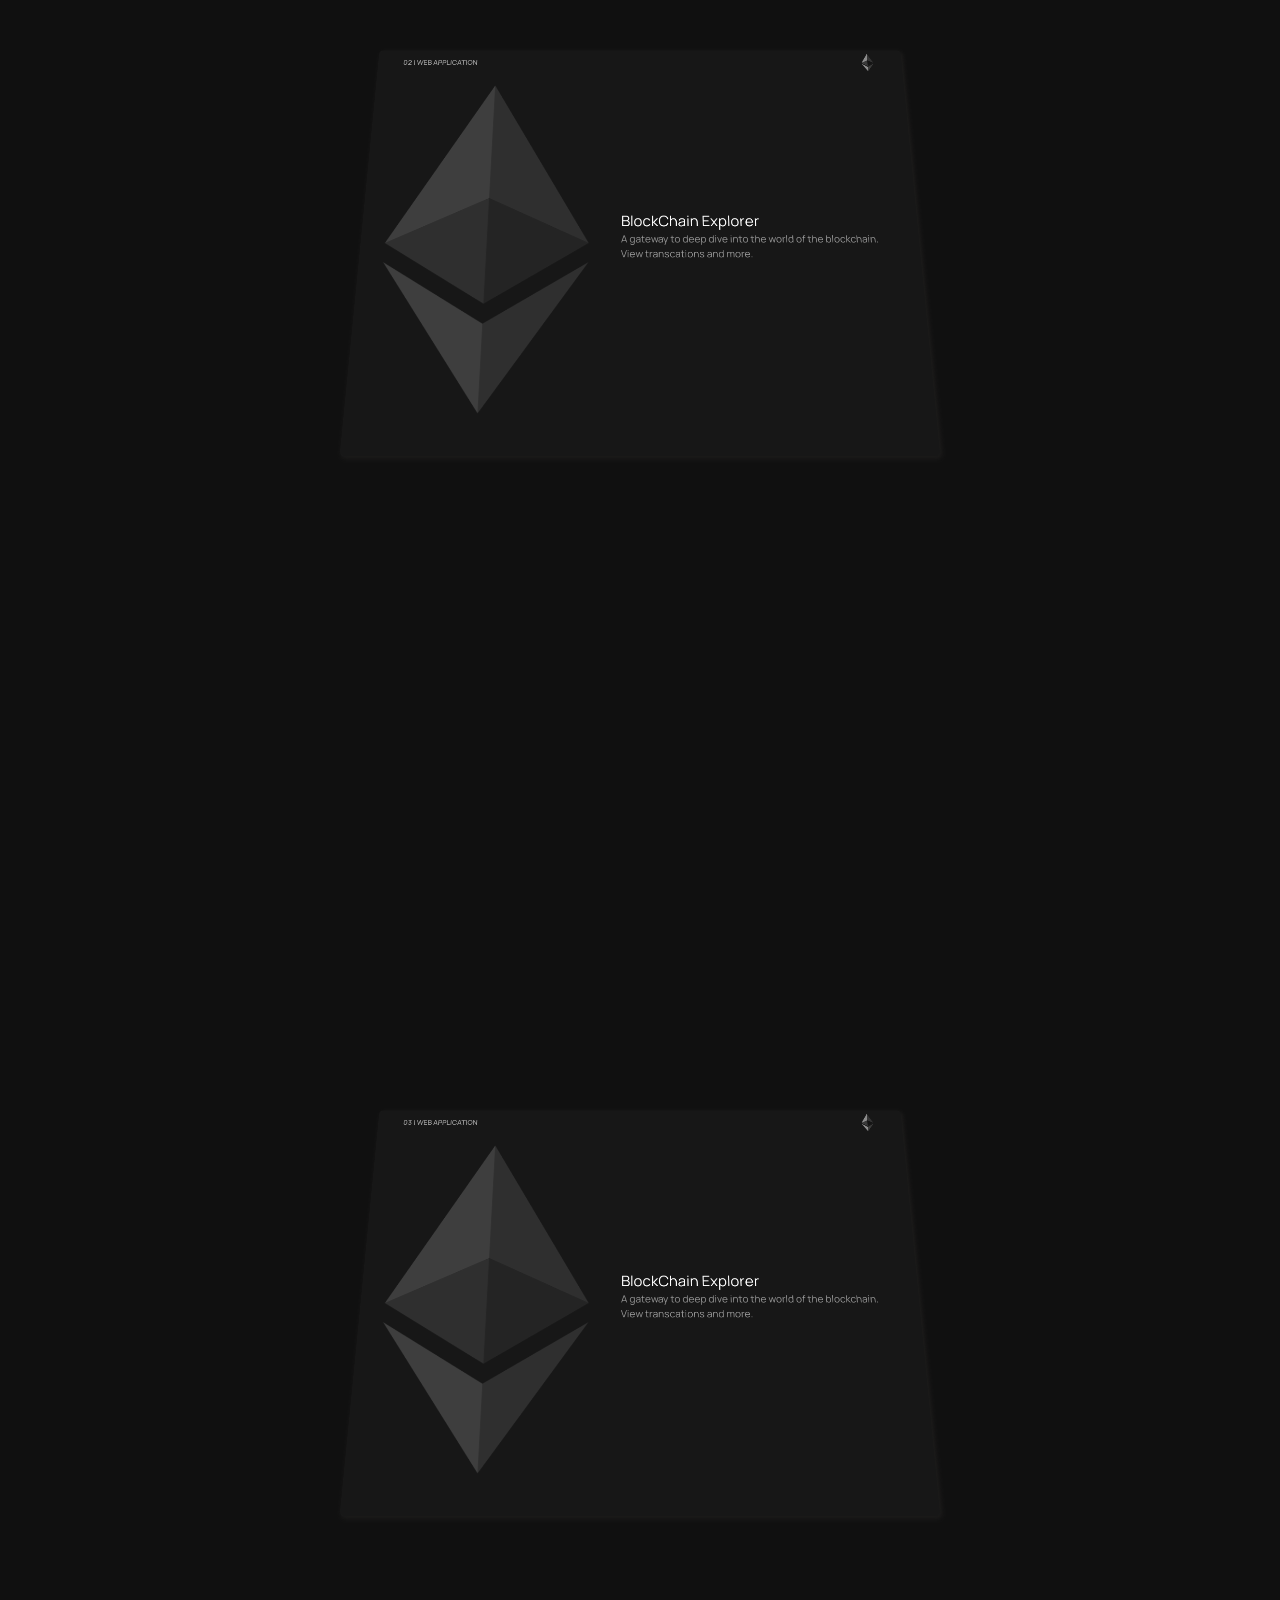
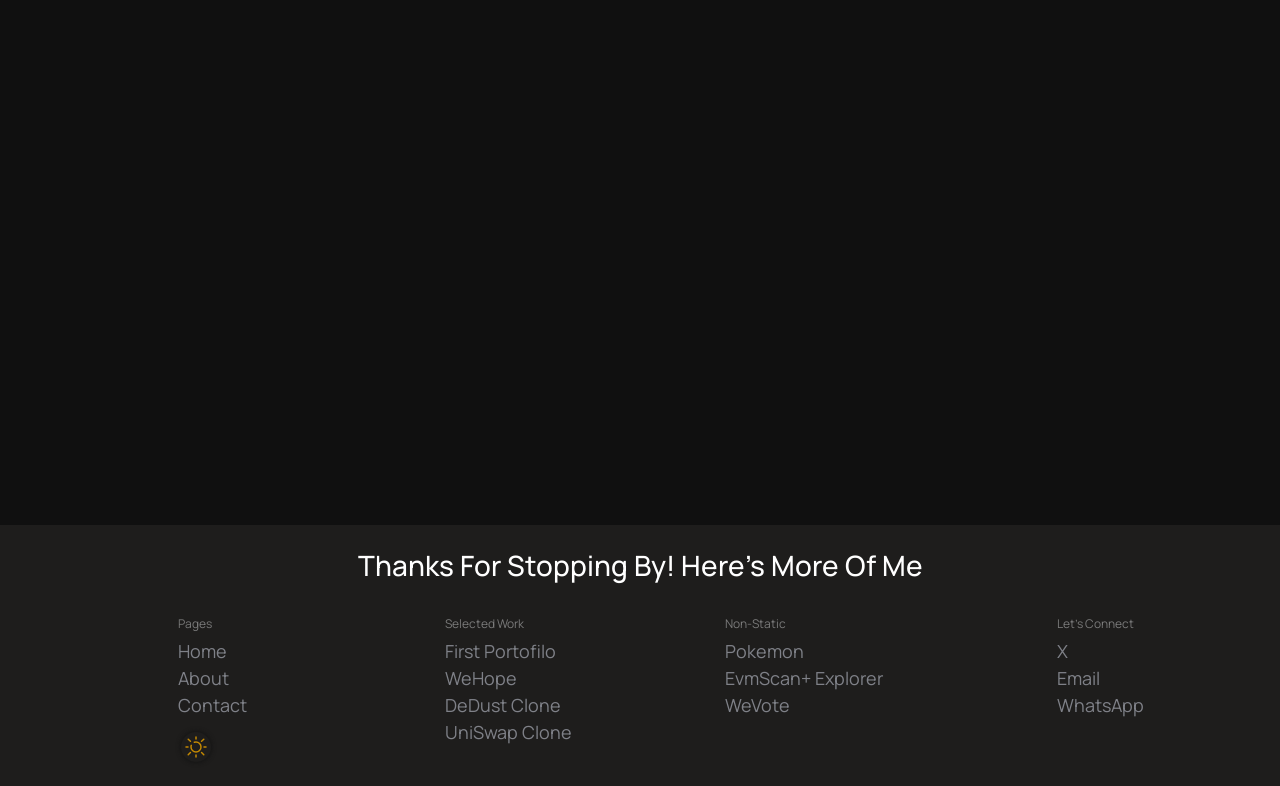
==== commit e47d0524: "Added light theme Former-commit-id: 125f3656ded379eb0e950aad9d527ed77bfab000" ====
--- a/HTML/index.html
+++ b/HTML/index.html
@@ -106,6 +106,22 @@
             "CSS — beauty powered by chaos.",
             "HTML — open tag, open heart."
         ];
+        function toggletheme(){
+            console.log("toggletheme called")
+            let theme = localStorage.getItem("theme");
+            console.log(theme)
+            if (theme === "light") {
+                document.documentElement.classList.add("lightMode");
+                localStorage.setItem("theme", "light")
+            }
+            else {
+                document.documentElement.classList.remove("lightMode");
+                localStorage.setItem("theme", "dark")
+            }
+        }
+        toggletheme();
+
+
     </script>
     <meta charset="UTF-8">
     <meta name="viewport" content="width=device-width, initial-scale=1.0">
@@ -389,7 +405,7 @@
     </script>
 
     <!-- <script src="../JS/svgAnimation.js"></script> -->
-    <!-- <script src="../JS/typing.js"></script> -->
+    <script src="../JS/typing.js"></script>
     <script src="../JS/animation.js"></script>
 </body>
 
--- a/CSS/index.css
+++ b/CSS/index.css
@@ -41,12 +41,15 @@
         --biggerFontSize: 25px;
         --font30: 30px;
     }
-
-* {
-    font-family: 'Manrope', sans-serif;
-    font-family: 'inter-display', sans-serif;
-
-}
+    
+    * {
+        font-family: 'Manrope', sans-serif;
+        font-family: 'inter-display', sans-serif;
+        
+}
+
+
+
 
 body {
     background-color: var(--bg-color);
@@ -205,3 +208,45 @@
     }
     
 }
+
+
+/* 
+footer .theme-container {
+    border: var(--thinBorder);
+    width: 30px;
+    height: 30px;
+    aspect-ratio: 1;
+    display: flex;
+    align-items: center;
+    justify-content: center;
+    padding: 10px;
+    border-radius: 50%;
+    margin-top: -30px;
+    position: relative;
+    box-shadow: 0 0 5px var(--accentColor);
+    transition: var(--transition);
+
+}
+
+.theme-container svg {
+    width: 24px;
+    height: 24px;
+    aspect-ratio: 1;
+    color: var(--primaryTextColor);
+    position: absolute;
+    display: grid;
+    place-items: center;
+    transform: translate(0) rotate(0);
+    transition-duration: 1s;
+    /* display: none; 
+}
+
+svg.sun {
+    /* display: none; 
+    transform: translateX(-20px) rotate(-60deg);
+    color: rgb(179, 153, 6);
+}
+
+.moon {
+    display: none !important;
+} */
--- a/CSS/nav.css
+++ b/CSS/nav.css
@@ -10,38 +10,69 @@
 
 :root {
     --pageScrollProgress: 0%;
-    --bg-color: #101010;
-    --primaryTextColor: #7f8188;
-    --color97: #979797;
-    --color7A: #7a7a7a;
-    --primaryTextHover: #f9f9f9;
-    --secondaryTextColor: #303236;
-    --navbarColor: #101010db;
-    --floatingNavColor: var(--bg-color);
-    --testingBorder: 2px solid red;
-    --testingiBorder1: 3px solid teal;
-    --thinBorder: .2px solid rgba(214, 208, 208, 31%);
-    --logoImgSize: 80px;
-    --navIconSize: 35px;
-    --transition: all 0.3s ease-in-out;
-    --normalFontSize: 16px;
-    --mediumFontSize: 18px;
-    --bigFontSize: 20px;
-    --biggerFontSize: 25px;
+        --bg-color: #101010;
+        --primaryTextColor: #7f8188;
+        --primaryTextHover: #f9f9f9;
+        --color97: #979797;
+        --color7A: #7a7a7a;
+        --secondaryTextColor: #303236;
+        --secondaryBgColor: #171717;
+        --accentColor: #ffff;
+        --navbarColor: #101010db;
+        --footerBgColor: #1e1d1c;
+        --floatingNavColor: var(--bg-color);
+        --testingBorder: 2px solid red;
+        --testingBorder1: 3px solid teal;
+        --thinBorder: .2px solid rgba(214, 208, 208, 31%);
+        --logoImgSize: 80px;
+        --navIconSize: 35px;
+        --transition: all 0.3s ease-in-out;
+        --smallerFontSize: 12px;
+        --smallFontSize: 14px;
+        --normalFontSize: 16px;
+        --mediumFontSize: 18px;
+        --bigFontSize: 20px;
+        --biggerFontSize: 25px;
+        --font30: 30px;
 }
 
 * {
     font-family: 'inter-display', sans-serif;
     font-family: 'Manrope', sans-serif;
-
-}
-
+    transition: var(--transition);
+    transition-duration: 0.8s;
+
+}
+
+html.lightMode {
+    --bg-color: #f9f9f9 !important;
+    --secondaryBgColor: #ffffff !important;
+    --navbarColor: #ffffffd9 !important;
+    --footerBgColor: #f1f1f1 !important;
+    --floatingNavColor: var(--bg-color) !important;
+    --primaryTextColor: #2b2b2b !important;
+    --primaryTextHover: #000000 !important;
+    --secondaryTextColor: #5a5a5a !important;
+    --color97: #a0a0a0 !important;
+    --color7A: #7a7a7a !important;
+    --accentColor: #0059ff !important;
+    --testingBorder: 2px solid red !important;
+    --testingBorder1: 3px solid teal !important;
+    --thinBorder: 0.2px solid rgba(60, 60, 60, 0.15) !important;
+}
+
+body{
+    background-color: var(--bg-color);
+    transition: var(--transition);
+    transition-duration: .8s;
+}
 
 
 .navbar {
     background-color: var(--navbarColor);
     backdrop-filter: blur(6px);
     transition: var(--transition);
+    transition-duration: .8s;
     /* transition-timing-function: cubic-bezier(.42, 0, .44, 1.68); */
     /* height: fit-content; */
     /* padding: 0 !important; */
@@ -80,11 +111,18 @@
     background: conic-gradient(var(--primaryTextColor) var(--pageScrollProgress), var(--secondaryTextColor)0%);
     border-radius: 50%;
     pointer-events: none;
-    transition: --pageScrollProgress, 500ms linear !important;
+    transition: var(--transition);
+    transition-duration: .8s;
     /* transition-property: --pageScrollProgress; */
     /* transition-duration: 1s; */
     /* transform: rotateX(360deg); */
 }
+[class="lightMode"] .custom_progress {
+    background: conic-gradient(rgb(46, 43, 43) var(--pageScrollProgress),
+            rgba(0, 0, 0, 0.1) 0%) !important;
+}
+
+
 
 .custom_progress::after {
     content: "";
@@ -94,6 +132,8 @@
     aspect-ratio: 1;
     border-radius: inherit;
     background-color: var(--floatingNavColor);
+    transition: var(--transition);
+    /* transition-duration: .8s; */
 }
 
 
--- a/CSS/footer.css
+++ b/CSS/footer.css
@@ -30,10 +30,14 @@
     /* border: var(--testingBorder1); */
     margin-top: 10rem;
     background-color: var(--footerBgColor);
+    transition: var(--transition);
+    transition-duration: .8s;
 }
 
 footer h3 {
     color: var(--accentColor) !important;
+    transition: var(--transition);
+    transition-duration: .8s;
 }
 
 .footer-links {
@@ -67,28 +71,53 @@
     color: var(--primaryTextHover);
 }
 footer .theme-container{
-    border: 2px solid black;
-    width: 50px;
-    height: 50px;
+    /* border: var(--thinBorder); */
+    width: 30px;
+    height: 30px;
     aspect-ratio: 1;
     display: flex;
-    padding: 5px;
-    border-radius: 20px;
-    margin-top: -20px;
-   
+    align-items: center;
+    justify-content: center;
+    /* padding: 10px; */
+    border-radius: 50%;
+    margin-top: -30px;
+   position: relative;
+   box-shadow: 0 0 5px var(--bg-color);
+   transition: var(--transition);
+   padding: 15px;
+   pointer-events: all;
+   cursor: pointer;
+   overflow: hidden;
 
 }
 .theme-container svg{
     width: 24px;
-    height: 30px;
+    height: 24px;
     aspect-ratio: 1;
     color: var(--primaryTextColor);
-    /* display: none; */
+    position: absolute;
+    display: grid;
+    place-items: center;
+    transform: translate(0) rotate(0);
+    transition-duration: 1s;
+    cursor: pointer;
+    /* /* display: none;  */
 }
-/* .sun{
-    /* display: none; 
-    transform: translateX(-130px) rotate(-60deg);
-} */
+svg.sun{
+    color: rgb(195 136 2);
+}
+svg.moon{
+    transform:translateY(18px) translateX(21px) rotate(303deg);
+    /* display: none !important; */
+}
+
+.lightMode .moon{
+    transform: translate(0) rotate(0);
+}
+.lightMode .sun{
+    transform:translateY(18px) translateX(-21px) rotate(303deg);
+
+}
 
 
 
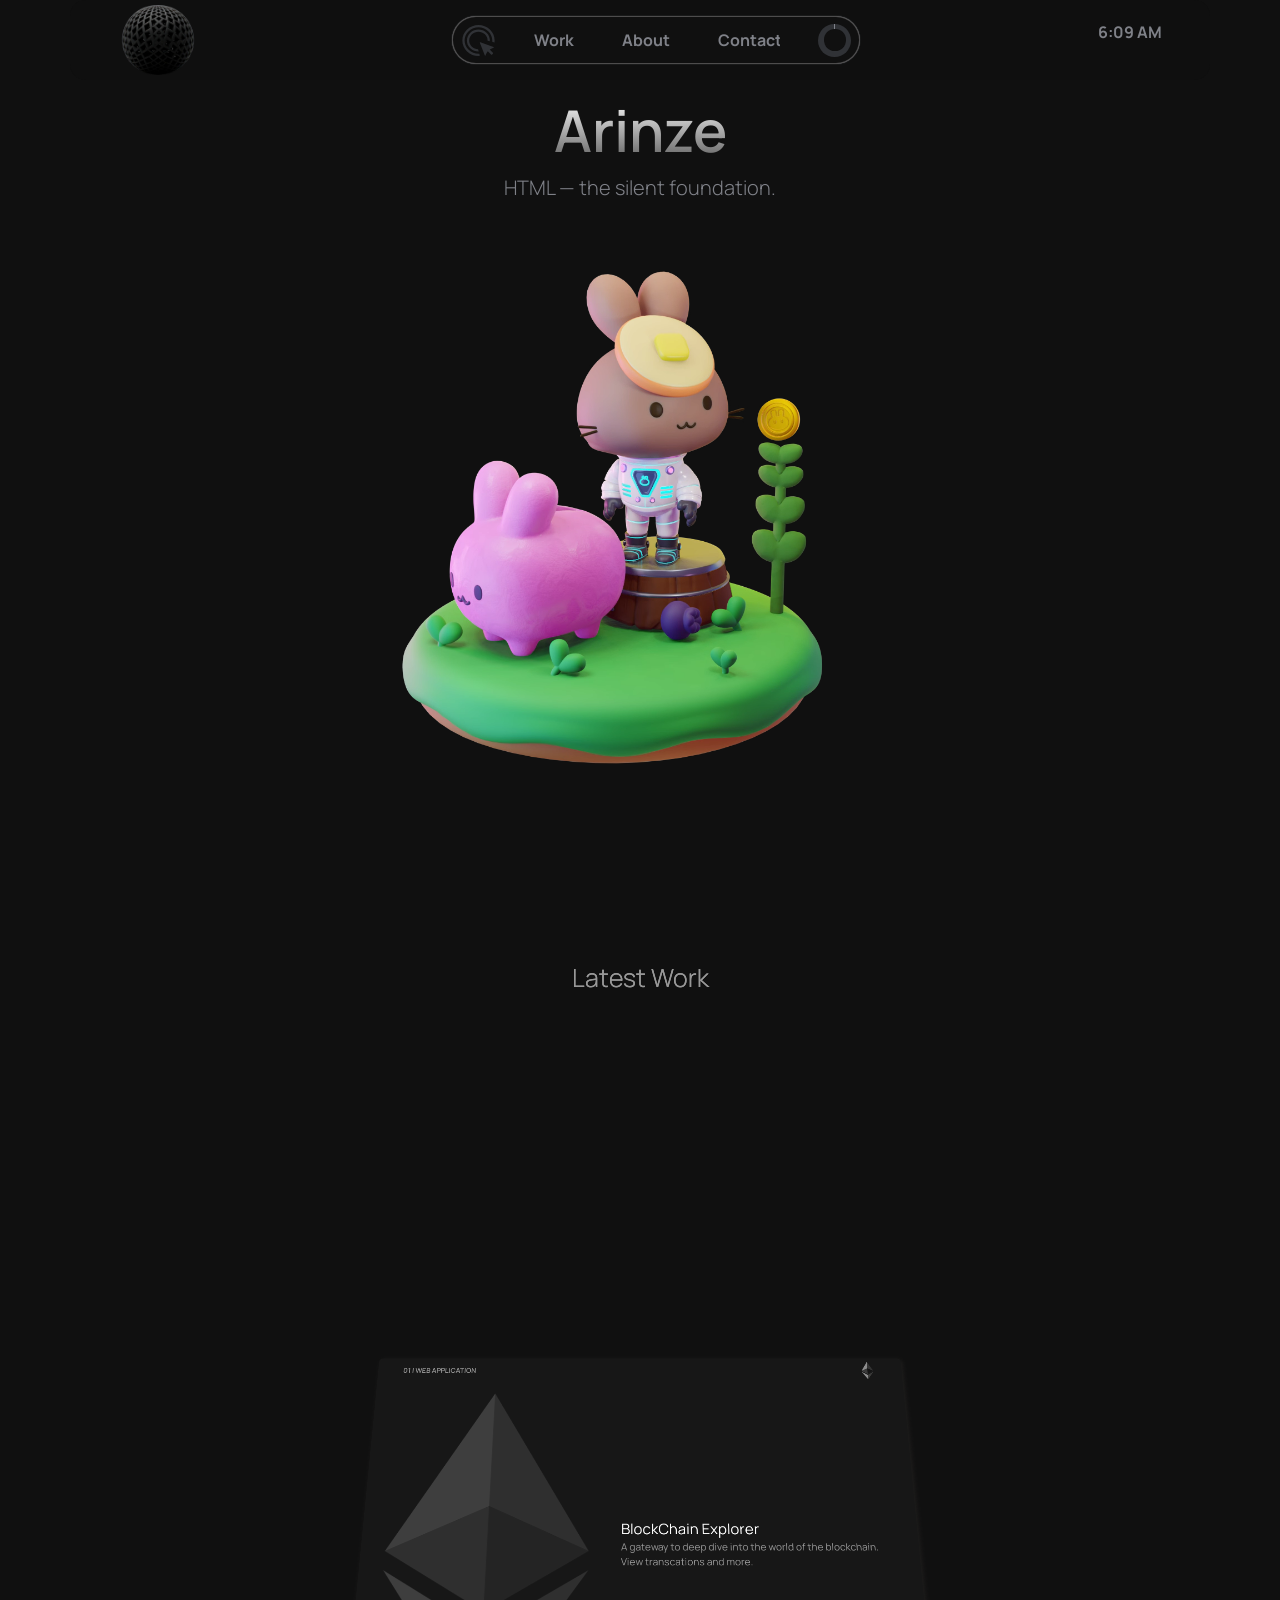
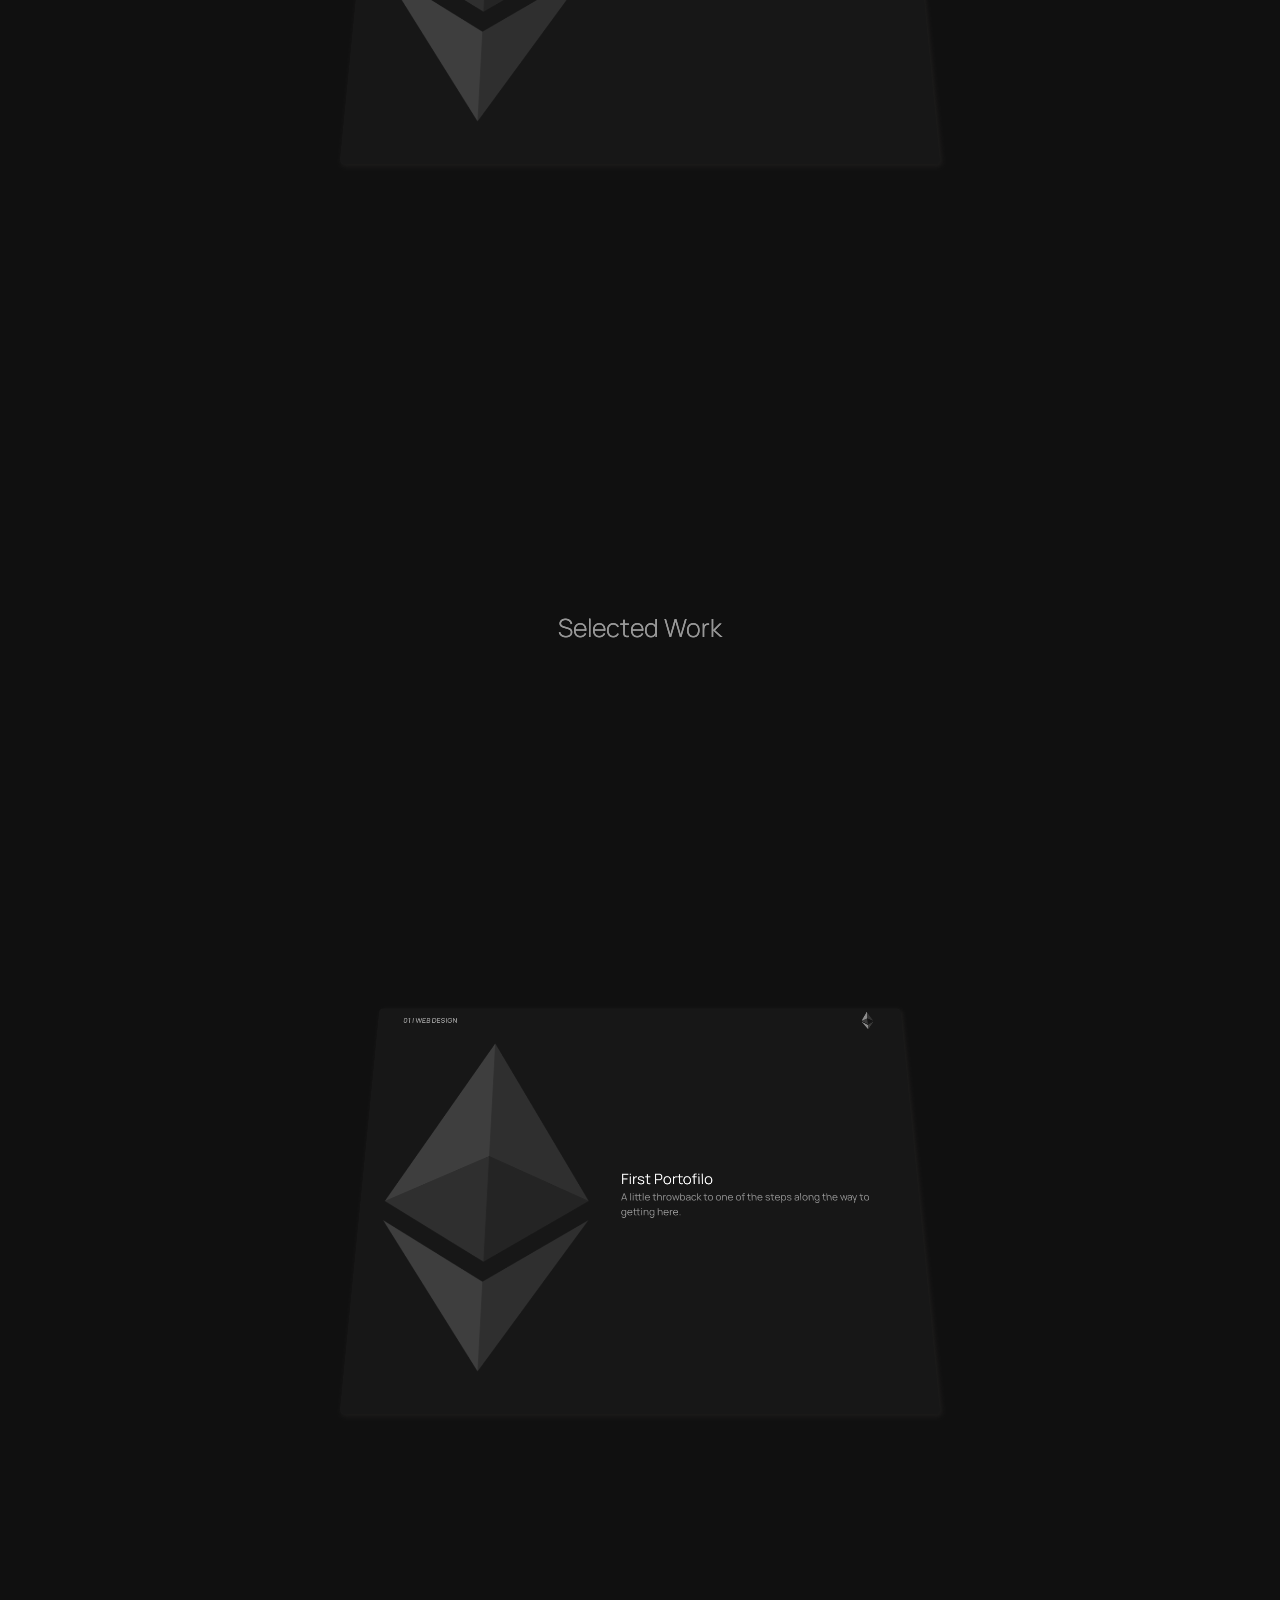
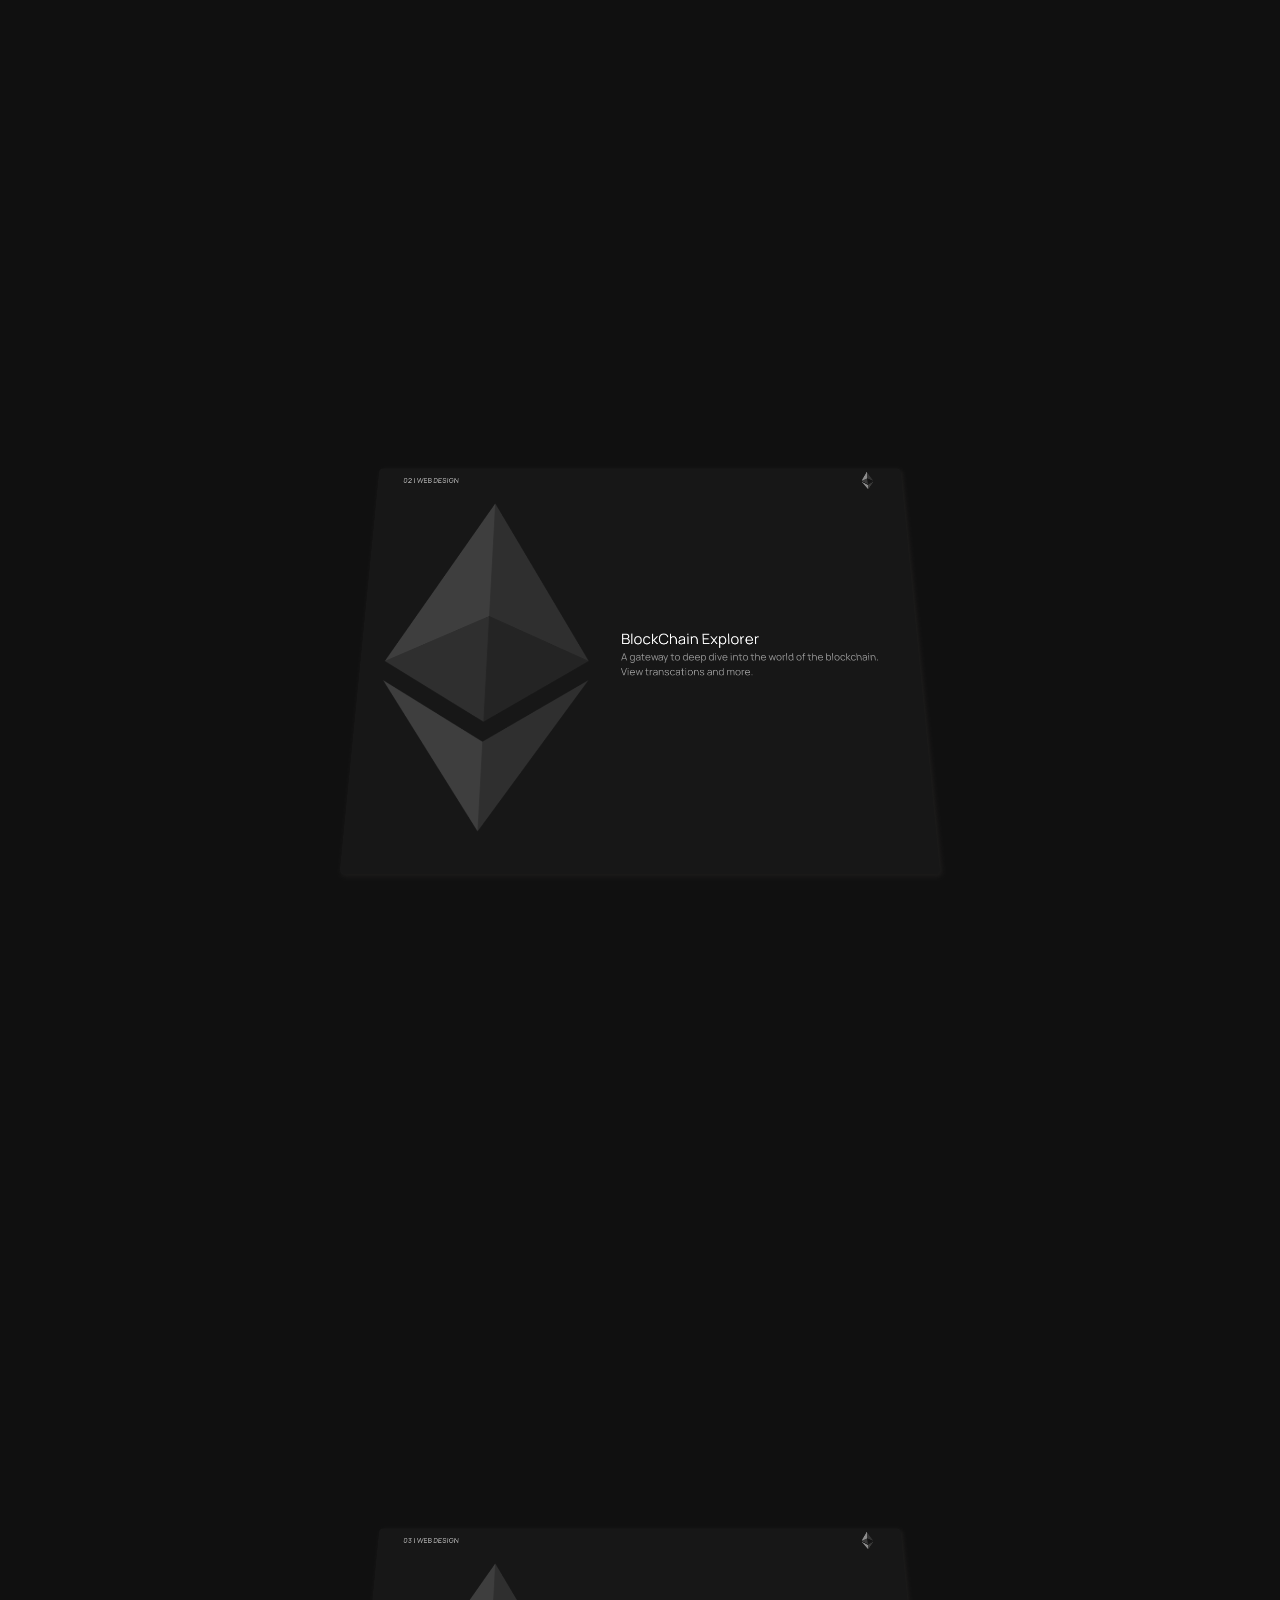
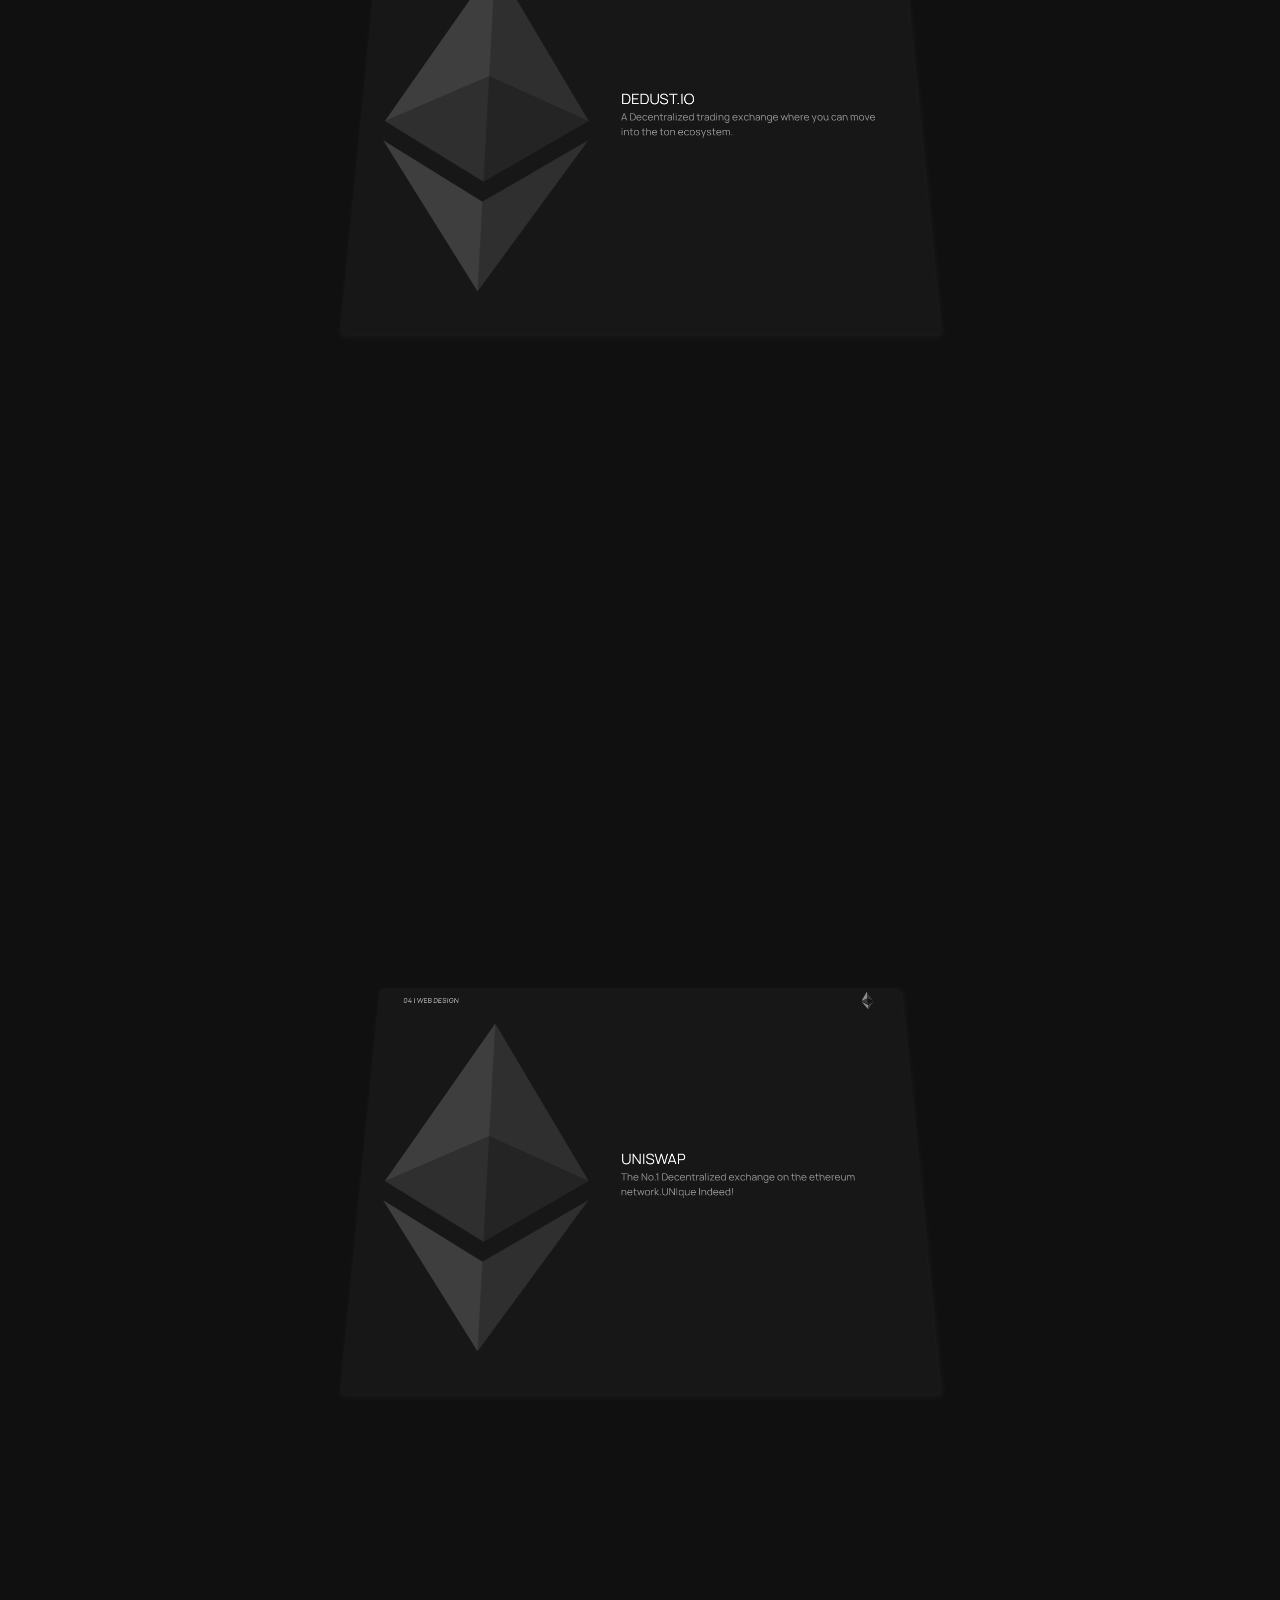
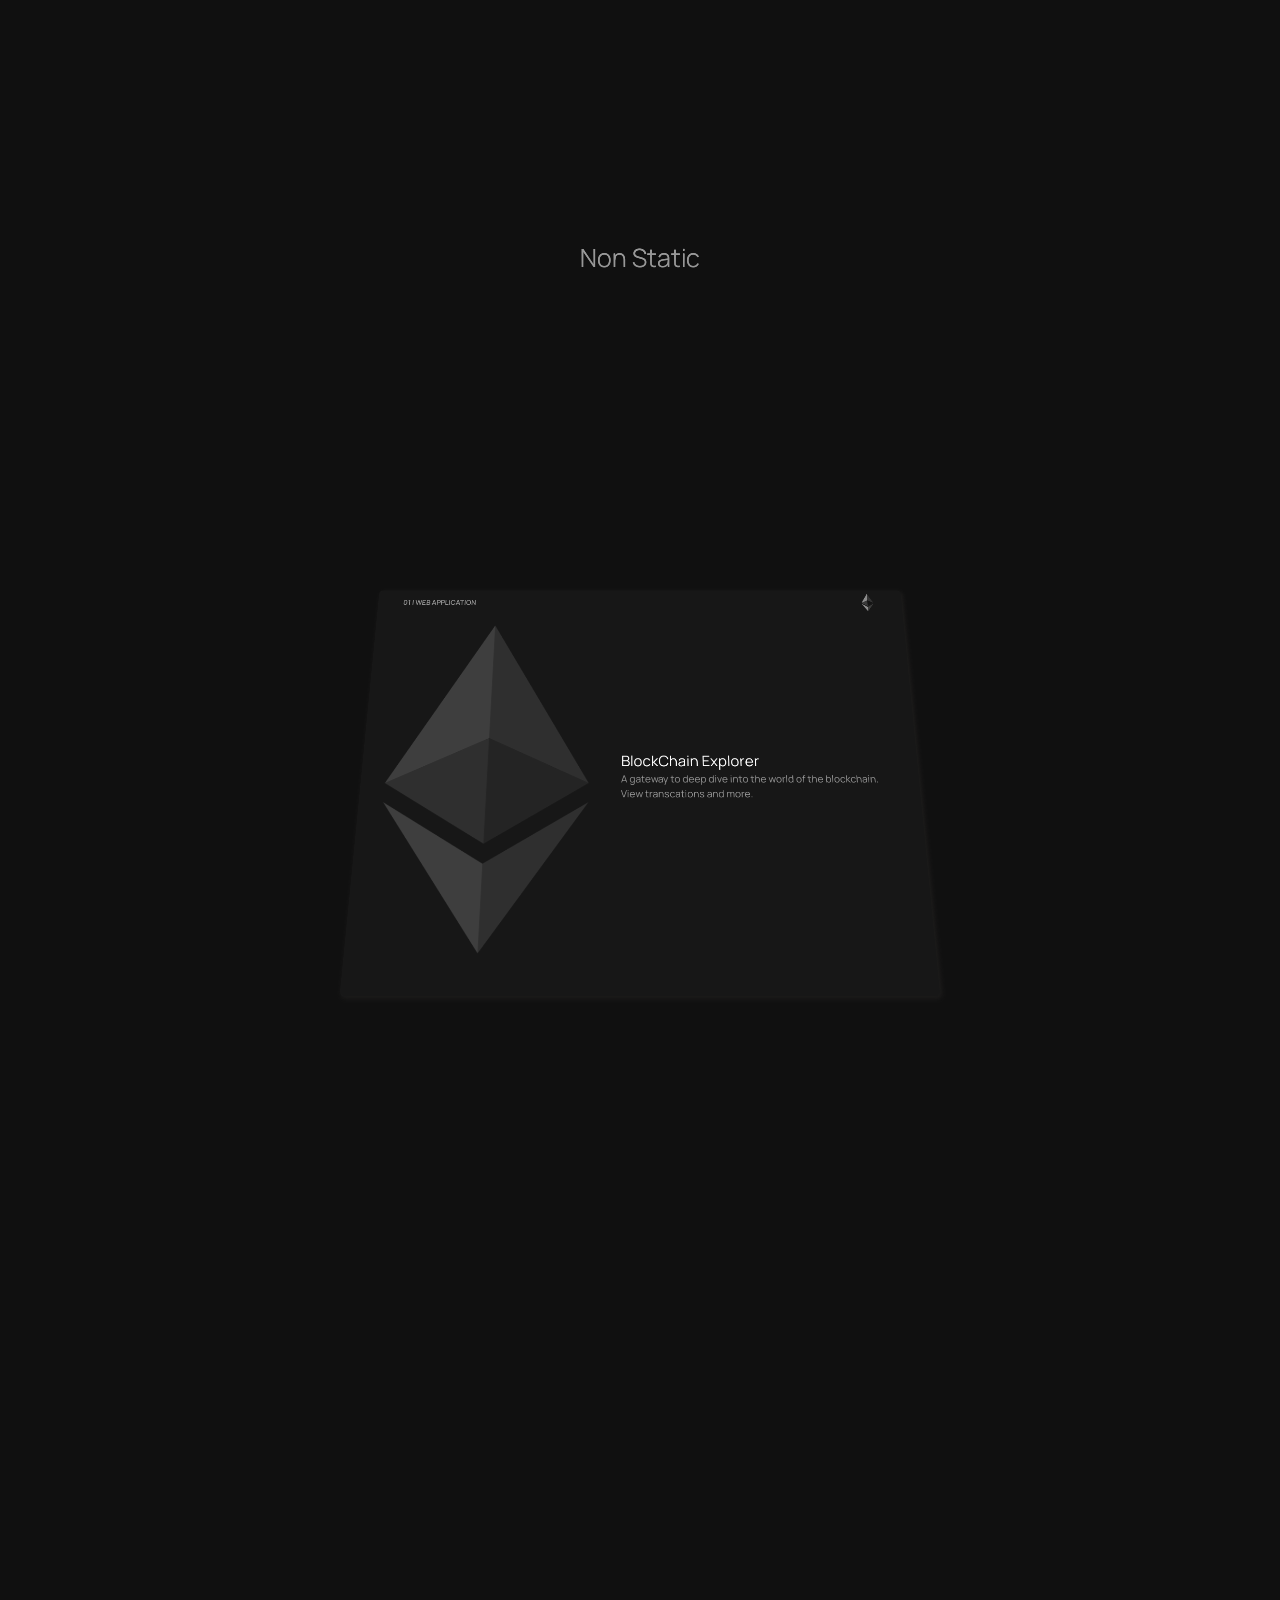
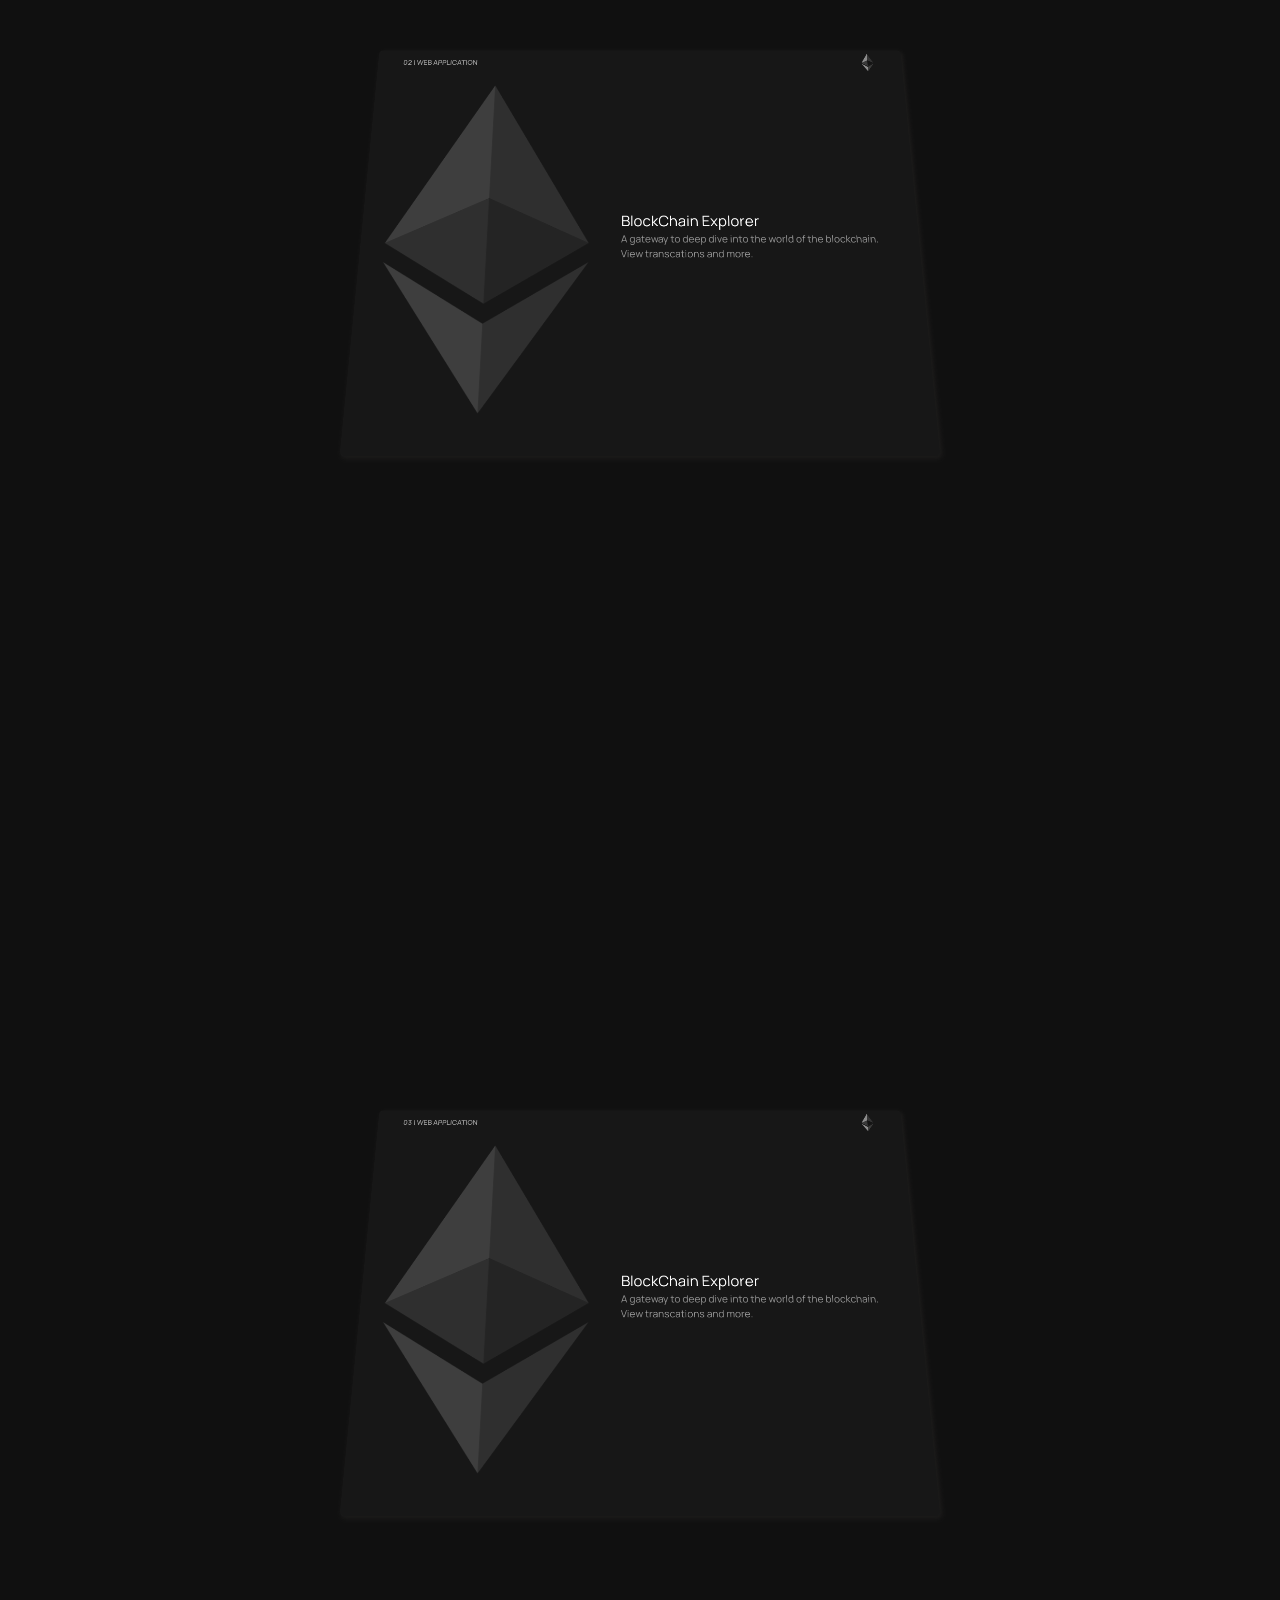
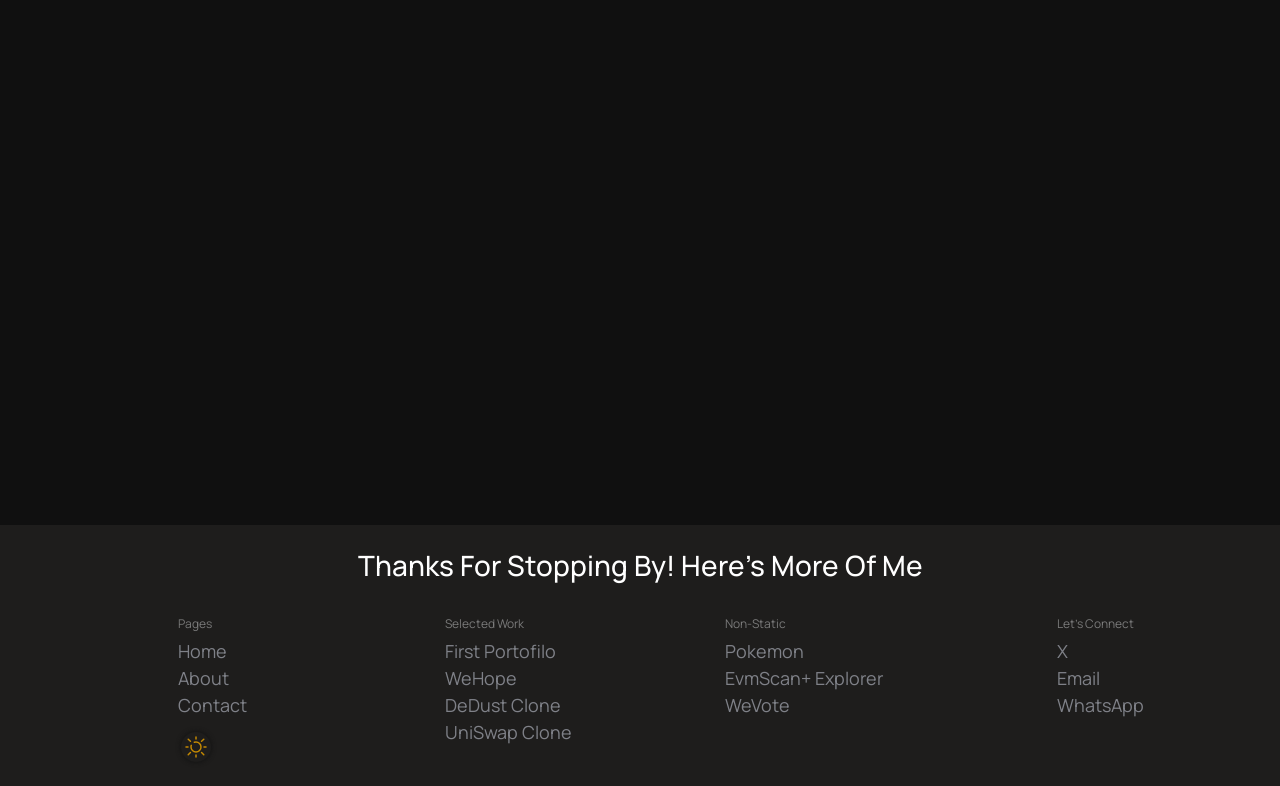
==== commit 7bb39a54: "Done With basically everything Former-commit-id: a39a367f33c1a44da398dae4a96835dda0a755d5" ====
--- a/HTML/index.html
+++ b/HTML/index.html
@@ -162,9 +162,9 @@
                 </svg>
             </div>
             <ul class="navbar-nav flex-row gap-md-5 gap-1  nav-ul justify-content-between ">
-                <li class="nav-items"><a class="nav-link fw-bold " href="#work">Work</a></li>
+                <li class="nav-items"><a class="nav-link fw-bold " href="index.html">Work</a></li>
                 <li class="nav-items"><a class="nav-link fw-bold " href="about.html">About</a></li>
-                <li class="nav-items"><a class="nav-link fw-bold " href="#">Contact</a></li>
+                <li class="nav-items"><a class="nav-link fw-bold " href="contact.html">Contact</a></li>
             </ul>
             <div
                 class="custom_progress rounded-circle bg-dark d-flex align-items-center justify-content-center ms-md-2 ms-1">
@@ -188,7 +188,7 @@
             <h1 class="display-4 text-center lead mb-4 p-5 work-heading" id="latestwork">Latest Work</h1>
             <a class=" project d-grid rounded-3 text-decoration-none" href="#">
                 <div class="writeup py-2 d-flex justify-content-between align-items-center w-100">
-                    <p class="fw-semibold">01 | WEB APPLICATION AND DESIGN</p>
+                    <p class="fw-semibold">01 | WEB APPLICATION</p>
                     <svg class="ethlogo">
                         <use xlink:href="#eth"></use>
                     </svg>
@@ -208,7 +208,7 @@
 
         <div class="Selected-Work work mt-5 d-flex flex-column gap-5 mb-5">
             <h1 class="display-4 text-center lead mb-4 p-5">Selected Work</h1>
-            <a class=" project mb-5 d-grid rounded-3 text-decoration-none" id="firstPortfolio" href="#">
+            <a class=" project mb-5 d-grid rounded-3 text-decoration-none" id="firstPortfolio" href="../../../Documents/">
                 <div class="writeup py-2 d-flex justify-content-between align-items-center w-100">
                     <p class="fw-semibold">01 | WEB DESIGN</p>
                     <svg class="ethlogo">
@@ -392,13 +392,13 @@
             meridem=meridem[meridem.length-2] + meridem[meridem.length - 1]
             // console.log(meridem)
             let hour=now.getHours();
-            let minutes= now.getMinutes()
-            console.log(now.getMinutes().length)
-            let formattedTime = now.getHours() +":" +now.getMinutes() +" "+meridem;
-
-            console.log(formattedTime)
+            let minutes= now.getMinutes().toString().padStart(2,"0")
+            // console.log(typeof minutes.toString().padStart(2,"0"), minutes.toString().padStart(2,"0"),minutes)
+            let formattedTime = hour+":" +minutes +" "+meridem;
+
+            // console.log(formattedTime)
             element.textContent = formattedTime;
-            // setTimeout(() => { updateTime(time) }, 60);
+            setTimeout(() => { updateTime(time) }, 60);
         }
 
         updateTime(time)
--- a/CSS/index.css
+++ b/CSS/index.css
@@ -204,7 +204,7 @@
 
 @media (max-width:300px) {
     body{
-        display: none;
+        /* display: none; */
     }
     
 }
--- a/CSS/nav.css
+++ b/CSS/nav.css
@@ -62,7 +62,7 @@
 }
 
 body{
-    background-color: var(--bg-color);
+    background-color: var(--bg-color) !important;
     transition: var(--transition);
     transition-duration: .8s;
 }
@@ -204,6 +204,8 @@
     .navbar {
         /* padding-inline: 0px !important; */
         border-radius: 0 !important;
+        background-color: transparent;
+        backdrop-filter: none;
     }
 
     .floating-nav {
@@ -227,4 +229,12 @@
     .click-icon {
         display: none !important;
     }
-}+
+
+}
+@media (max-width:250px) {
+    .custom_progress{
+        display: none !important;
+    }
+    
+}
